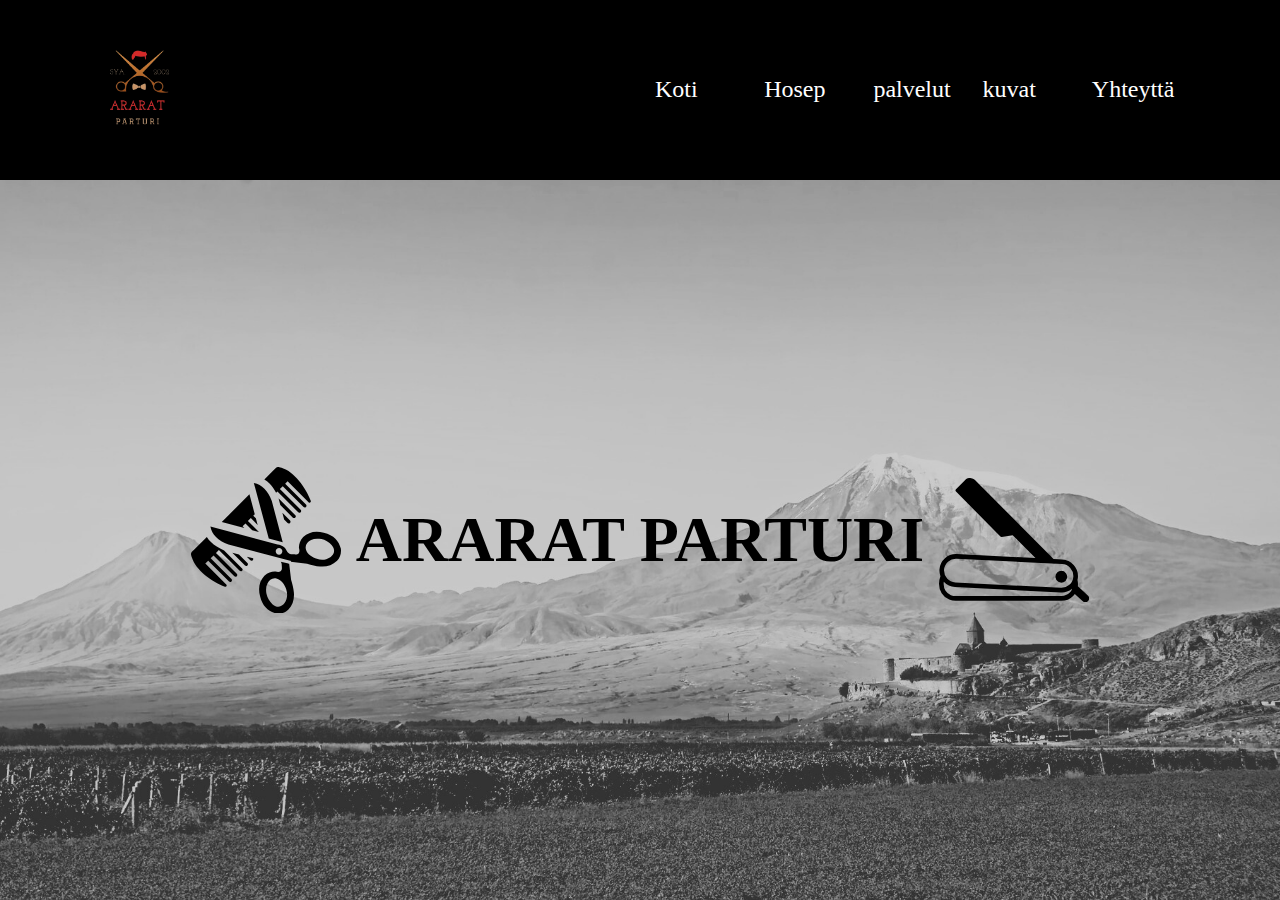
==== index.html @ fcc042e6 "youssef" ====
<!DOCTYPE html>
<html lang="en">
  <head>
    <meta charset="UTF-8" />
    <meta name="viewport" content="width=device-width, initial-scale=1.0" />
    <title>Ararat parturi</title>
    <link rel="stylesheet" href="css/all.min.css" />
    <link rel="stylesheet" href="css/normalize.css" />
    <link rel="stylesheet" href="css/style.css" />
  </head>
  <body>
    <header>
      <div class="container">
        <div class="logo">
          <img src="image/logo.png" alt="logo" width="150px" />
        </div>
        <nav class="navbar">
          <button type="button" onclick="activeList()">
            <i class="fa-solid fa-bars"></i>
          </button>
          <ul id="nav_bar_list" class="list">
            <li><a href="#">Koti</a></li>
            <li><a href="#">Hosep</a></li>
            <li><a href="">palvelut</a></li>
            <li><a href="#">kuvat</a></li>
            <li><a href="#">Yhteyttä</a></li>
          </ul>
        </nav>
      </div>
      <section class="photo">
        <div class="container">
          <svg
            class="barber-icon"
            xmlns="http://www.w3.org/2000/svg"
            shape-rendering="geometricPrecision"
            text-rendering="geometricPrecision"
            image-rendering="optimizeQuality"
            fill-rule="evenodd"
            clip-rule="evenodd"
            width="50px"
            viewBox="0 0 512 500.34"
          >
            <path
              d="M127.97 264.15c-36.3-13.14-56.52-33.77-61.8-61.34l229.16 61.62c8.95 1.14 16.69 4.08 22.77 9.53 5.68 5.1 6.1 8.62 9.92 14.17 3.2 4.66 7.62 8.25 14.39 9.77l7.3.34c6.56.32 13.36 1.73 17.99-4.24 3.09-4 3.06-9.97.83-17.33-.33-6.97.71-13.66 3.17-20.07 2.39-6.19 6.12-12.12 11.25-17.76 17.76-16.02 40.25-22.73 70.21-14.69 34.95 8.35 51.72 28.16 58.24 54.42 2.37 17.56-2.41 31.15-12.84 41.61-15.91 15.93-36.48 21.23-58.4 19.34-13.88-1.19-28.21-4.97-43.87-9.51l-55.79-6.81 1.36-2.44-213.89-56.61zm10.16 118.39c2.25 2.25 2.21 5.94-.09 8.23-2.29 2.3-5.98 2.33-8.22.09l-71.04-71.04-9.95 9.95 72.29 72.29c2.47 4.05-2.22 7.75-5.25 7-46.1-18.26-99.36-56.53-112.94-99.91-5.24-16.73-3.85-15.42 7.41-26.69l43.75-43.75c3.87 6.24 8.53 12.11 14.02 17.6 11.46 11.45 26.39 20.95 44.92 28.43l61.45 61.45c2.26 2.26 2.22 5.95-.08 8.26-2.31 2.3-6.01 2.34-8.26.08L95.1 283.5l-9.82 9.82 71.03 71.04c2.26 2.25 2.22 5.95-.08 8.26-2.31 2.3-6 2.34-8.26.08l-71.04-71.03-9.84 9.84 71.04 71.03zm-33.11-194.76 94.42-94.42 18.18 67.62-5.15 5.15 8.94 8.94 6.14 22.83-23.42-23.42-9.83 9.82 37.59 37.59-22.83-6.14-23.11-23.1-9.82 9.82 6.05 6.06-77.16-20.75zM250.37 42.43l32.09-32.09c11.27-11.26 9.96-12.65 26.69-7.41 43.38 13.58 81.65 66.84 99.9 112.94.76 3.03-2.94 7.72-6.99 5.25l-72.29-72.29-8.3 8.3 71.04 71.03c2.25 2.25 2.21 5.94-.08 8.23-2.3 2.29-5.99 2.33-8.23.08l-71.04-71.03-9.86 9.86 71.04 71.03c2.24 2.25 2.21 5.94-.09 8.23-2.29 2.29-5.98 2.33-8.23.08l-71.03-71.03-4.56 4.56c-6.37-12.57-13.86-23.13-22.46-31.72-5.48-5.49-11.35-10.16-17.6-14.02zm48.13 64.37 57.68 57.68c2.26 2.26 2.22 5.96-.08 8.26-2.3 2.31-6 2.35-8.26.09l-43.03-43.03-5.22-19.75c-.27-1.03-.61-2.03-1-2.99l-.09-.26zm13.4 49.78 26.1 26.09c2.24 2.25 2.21 5.94-.09 8.23-2.29 2.29-5.98 2.33-8.23.08l-11.8-11.8-5.98-22.6zm-99.81 155.26c.79 2.08.33 4.55-1.37 6.25-2.29 2.3-5.98 2.33-8.23.09l-12.07-12.07 21.67 5.73zm-48.47-12.83 29.02 29.02c2.25 2.25 2.21 5.94-.09 8.23-2.29 2.29-5.98 2.33-8.23.08l-43.31-43.31 22.61 5.98zm112.2-182.71c-13.15-36.3-33.78-56.51-61.35-61.8l50.93 189.39 47.7 13.31-37.28-140.9zm30.63 206.8c1.38 2.16 2.44 4.67 3.11 7.64l.35 7.31c.31 6.55 1.72 13.35-4.25 17.98-4 3.1-9.97 3.06-17.33.83-6.96-.32-13.66.71-20.06 3.18-6.2 2.39-12.12 6.11-17.76 11.25-16.02 17.76-22.73 40.24-14.7 70.21 8.36 34.95 28.17 51.72 54.43 58.24 17.56 2.37 31.15-2.41 41.6-12.84 15.94-15.91 21.23-36.48 19.35-58.4-1.2-13.89-4.98-28.22-9.52-43.88l-6.6-54.16-2.13-.55-.52.29-.12-.45-25.85-6.65zm-15 57.19c-14.43-3.02-24.95 5.67-30.9 18.08-4.78 9.95-5.6 21.81-2.69 35.46 2.45 11.51 10.21 26.26 20.87 35.12 20.63 17.15 41.03 3.91 47.46-19.03 2.86-10.2 2.61-20.84-1.01-31.95-2.44-7.53-6.22-15.58-11.39-22.35-5.73-7.48-13.14-13.4-22.34-15.33zm1.02-100.46c4.42-4.42 11.58-4.42 16 0s4.42 11.59 0 16c-4.42 4.42-11.58 4.42-16 0-4.42-4.41-4.42-11.58 0-16zm99.49-.04c-3.02-14.43 5.67-24.96 18.07-30.91 9.95-4.77 21.81-5.6 35.46-2.69 11.51 2.46 26.26 10.21 35.12 20.87 17.16 20.63 3.91 41.03-19.03 47.46-10.19 2.86-20.83 2.61-31.95-1-7.52-2.45-15.57-6.23-22.34-11.4-7.49-5.72-13.41-13.14-15.33-22.33z"
            />
          </svg>
          <h1>ARARAT PARTURI</h1>
          <svg
            class="barber-icon"
            id="Layer_1"
            data-name="Layer 1"
            xmlns="http://www.w3.org/2000/svg"
            viewBox="0 0 122.88 101.72"
          >
            <title>straight-barber-razor</title>
            <path
              d="M14.55,62.32,79,65.64,60.37,46.92l-9,1.38a1.24,1.24,0,0,1-1.08-.36L13.92,11.05a1.27,1.27,0,0,1,0-1.77L21.07,2C22.37.7,23.19-.14,25.56,0h0c2.52.18,4,1.68,5.52,3.2L93.85,66.4l7.18.37a13.55,13.55,0,0,1,12.81,14.1v.25a12.57,12.57,0,0,1-.41,2.55,12.94,12.94,0,0,1,.3,1.48v.07a13.42,13.42,0,0,1,.13,1.77,14.22,14.22,0,0,1-.11,1.73,3.46,3.46,0,0,1,.44.34l7.71,7.21a3.16,3.16,0,1,1-4.33,4.59L111.24,95a14.69,14.69,0,0,1-1.36,1.58,13.47,13.47,0,0,1-9.56,4H13.73a14.4,14.4,0,0,1-5.38-1,12.73,12.73,0,0,1-6.19-5.14A14.48,14.48,0,0,1,0,86.67a17,17,0,0,1,1.18-6.13,13.37,13.37,0,0,1-.83-5.31V75A13.57,13.57,0,0,1,14.55,62.32Zm94.32,29.3a3.54,3.54,0,0,1,.06-.92,13.44,13.44,0,0,1-9.29,3.08L13.16,89.34A13.47,13.47,0,0,1,3.91,85a12.09,12.09,0,0,0-.11,1.69,10.74,10.74,0,0,0,1.56,5.71A9,9,0,0,0,9.73,96a11,11,0,0,0,4,.71h86.59a9.72,9.72,0,0,0,6.87-2.86,10,10,0,0,0,1.68-2.24Zm-8.69-15.54a4.81,4.81,0,1,1-3.4,1.41,4.77,4.77,0,0,1,3.4-1.41Zm-16.6-6.42h-.22l-69-3.54A9.76,9.76,0,0,0,4.14,75.2v.13a9.78,9.78,0,0,0,9.22,10.23L99.83,90a9.77,9.77,0,0,0,10.22-9.1v-.12a9.78,9.78,0,0,0-9.22-10.23l-17.26-.89Z"
            />
          </svg>
        </div>
      </section>
    </header>
    <footer>
      <div class="container"></div>
    </footer>
    <script src="js/main.js"></script>
    <script>
      function activeList() {
        let navBar = document.getElementById("nav_bar_list");
        navBar.classList.toggle("active");
      }
    </script>
  </body>
</html>
---- css/style.css ----
:root {
  --margin-items: 15px;
  --font-size-header: 1.5rem;
}

header {
  height: 100vh;
  background-color: black;
}

.container {
  width: 90%;
  margin: 0 auto;
  display: grid;
  grid-template-columns: repeat(12, 1fr);
}

@media (max-width: 992px) {
  .container {
    width: 100%;
  }
}

.container .logo {
  justify-self: left;
  grid-column: 1 / 7;
  margin: 0;
}

.container .logo img {
  display: block;
  margin: var(--margin-items) 0;
}

.container .navbar {
  grid-column: 7/13;
  align-self: center;
}

.container .navbar button {
  display: none;
}

.container .navbar .list {
  display: grid;
  grid-template-columns: repeat(5, 1fr);
  align-items: center;
  margin: 0 var(--margin-items);
  padding: 0;
  list-style: none;
  font-size: var(--font-size-header);
}

@media (max-width: 992px) {
  .container .navbar {
    position: relative;
    grid-column: 10/13;
  }

  .container .navbar button {
    display: block;
    width: 50px;
    height: 50px;
    border: none;
    border-radius: 25%;
    background-color: #cf2b2a;
    margin: var(--margin-items);
    padding: 0;
  }

  .container .navbar button i {
    font-size: var(--font-size-header);
    color: #cb9869;
  }

  .container .navbar .list {
    display: none;
  }

  .container .navbar .active {
    display: grid;
    position: fixed;
    background-color: black;
    right: var(--margin-items);
    grid-template-columns: 1fr;
    grid-auto-flow: row;
    width: 150px;
    text-align: center;
  }
  .container .navbar .list li {
    border: 1px solid #fff;
    padding: var(--margin-items);
  }
}

.container .navbar .list li a {
  color: #fff;
  text-decoration: none;
}

header .photo {
  height: calc(100vh - 150px - 2 * var(--margin-items));
  background-image: url(../image/Untitled_design.png);
  background-repeat: no-repeat;
  background-size: cover;
}

header .photo .container {
  height: calc(100vh - 150px - 2 * var(--margin-items));
  width: 90%;
  display: flex;
  align-items: center;
  justify-content: center;
  font-size: calc(2 * var(--font-size-header));
  color: black;
  gap: var(--margin-items);
}

.photo .container .barber-icon {
  width: 150px;
}

.photo .container h1 {
  font-size: clamp(
    var(--font-size-header),
    5vw,
    calc(3 * var(--font-size-header))
  );
}
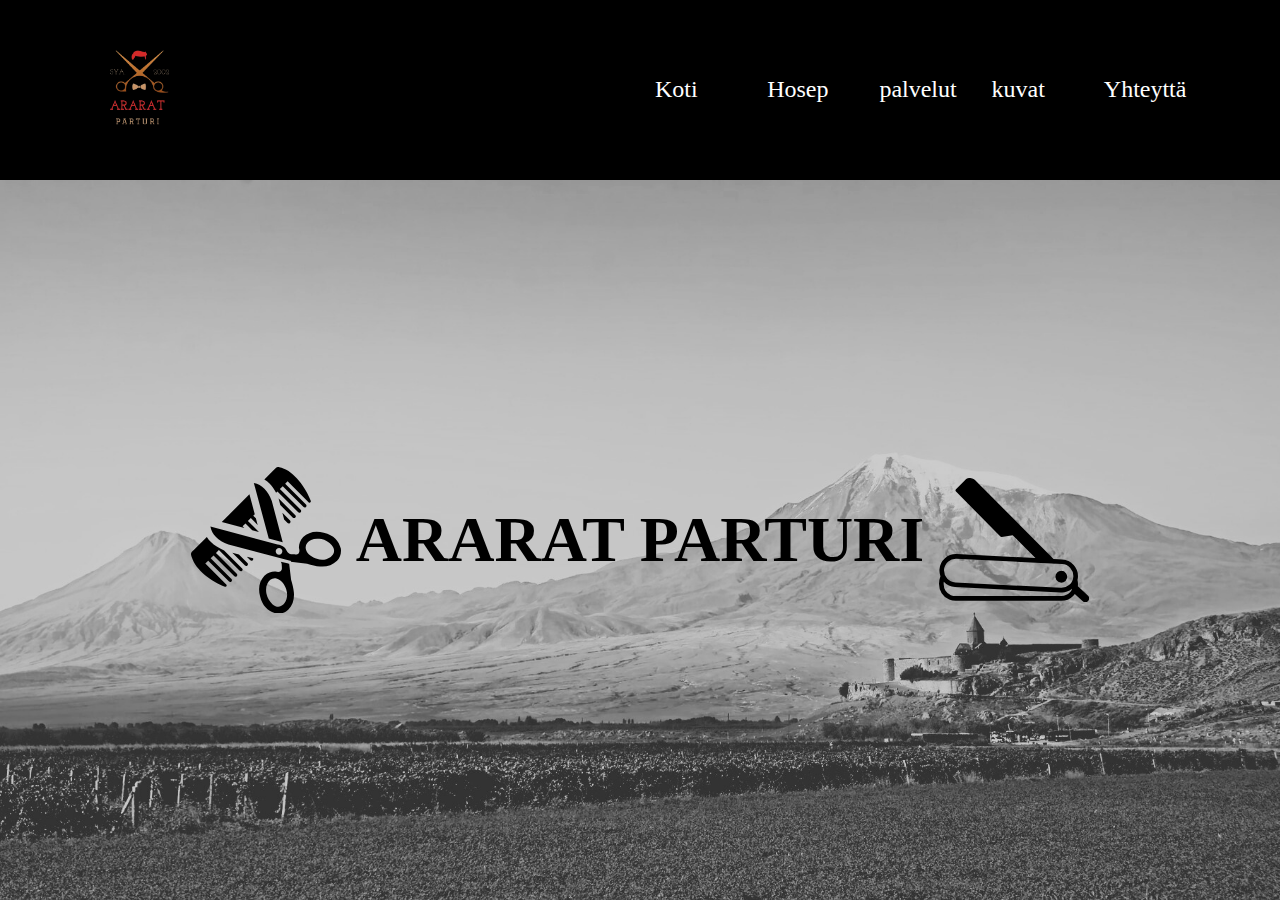
==== commit 53fe4f1b: "youssef" ====
--- a/index.html
+++ b/index.html
@@ -58,6 +58,7 @@
             />
           </svg>
         </div>
+        <div id="shadow" onclick="activeList()"></div>
       </section>
     </header>
     <footer>
@@ -67,7 +68,10 @@
     <script>
       function activeList() {
         let navBar = document.getElementById("nav_bar_list");
+        let shadow = document.getElementById("shadow");
         navBar.classList.toggle("active");
+        shadow.classList.toggle("shadow-active");
+        document.body.classList.toggle("noscroll");
       }
     </script>
   </body>
--- a/css/style.css
+++ b/css/style.css
@@ -45,52 +45,11 @@
   display: grid;
   grid-template-columns: repeat(5, 1fr);
   align-items: center;
+  gap: var(--margin-items);
   margin: 0 var(--margin-items);
   padding: 0;
   list-style: none;
   font-size: var(--font-size-header);
-}
-
-@media (max-width: 992px) {
-  .container .navbar {
-    position: relative;
-    grid-column: 10/13;
-  }
-
-  .container .navbar button {
-    display: block;
-    width: 50px;
-    height: 50px;
-    border: none;
-    border-radius: 25%;
-    background-color: #cf2b2a;
-    margin: var(--margin-items);
-    padding: 0;
-  }
-
-  .container .navbar button i {
-    font-size: var(--font-size-header);
-    color: #cb9869;
-  }
-
-  .container .navbar .list {
-    display: none;
-  }
-
-  .container .navbar .active {
-    display: grid;
-    position: fixed;
-    background-color: black;
-    right: var(--margin-items);
-    grid-template-columns: 1fr;
-    grid-auto-flow: row;
-    width: 150px;
-    text-align: center;
-  }
-  .container .navbar .list li {
-    border: 1px solid #fff;
-    padding: var(--margin-items);
-  }
 }
 
 .container .navbar .list li a {
@@ -127,3 +86,72 @@
     calc(3 * var(--font-size-header))
   );
 }
+
+@media (max-width: 768px) {
+  .container .navbar {
+    position: relative;
+    grid-column: 10/13;
+  }
+
+  .container .navbar button {
+    display: block;
+    width: 50px;
+    height: 50px;
+    border: none;
+    border-radius: 25%;
+    background-color: #cf2b2a;
+    margin: var(--margin-items);
+    padding: 0;
+  }
+
+  .container .navbar button i {
+    font-size: var(--font-size-header);
+    color: #cb9869;
+  }
+
+  .container .navbar .list {
+    display: none;
+  }
+
+  .container .navbar .active {
+    display: grid;
+    position: fixed;
+    background-color: black;
+    top: 180px;
+    left: calc(-1 * var(--margin-items));
+    grid-template-columns: 1fr;
+    grid-auto-flow: row;
+    width: 100vw;
+    text-align: center;
+    gap: 0;
+    z-index: 2;
+  }
+  .container .navbar .list li {
+    padding: var(--margin-items);
+  }
+
+  .photo {
+    position: relative;
+  }
+
+  header .photo .container {
+    flex-direction: column;
+  }
+
+  header .photo .container .barber-icon {
+    width: 125px;
+  }
+
+  .photo .shadow-active {
+    position: absolute;
+    width: 100%;
+    top: 0;
+    height: calc(100vh - 150px - 2 * var(--margin-items));
+    background-color: #000000bb;
+    z-index: 1;
+  }
+  .noscroll {
+    height: 100%;
+    overflow-y: hidden;
+  }
+}
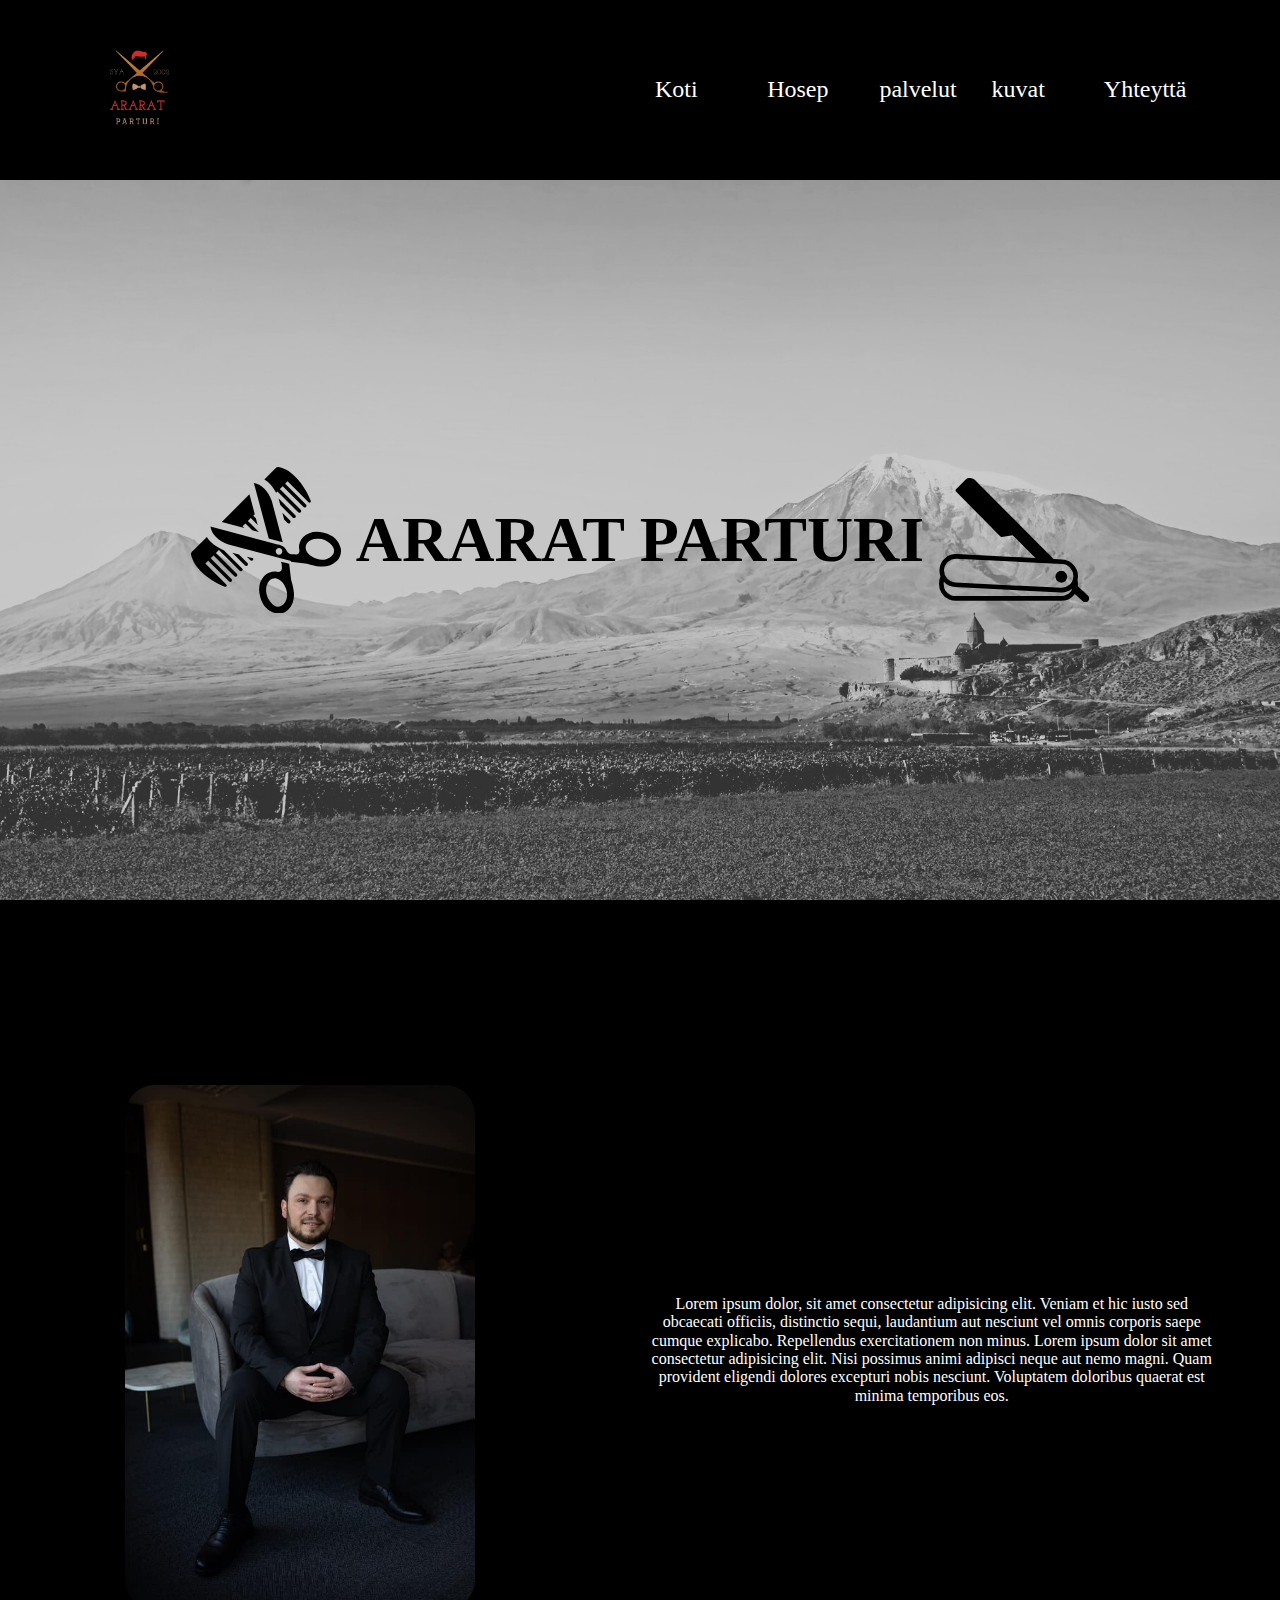
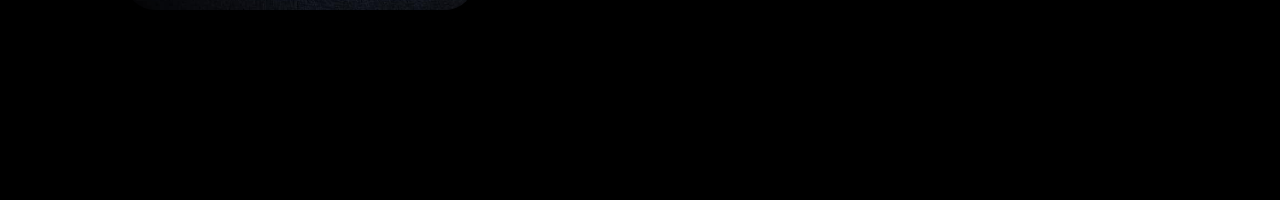
==== commit 8a607c15: "youssef" ====
--- a/index.html
+++ b/index.html
@@ -19,11 +19,11 @@
             <i class="fa-solid fa-bars"></i>
           </button>
           <ul id="nav_bar_list" class="list">
-            <li><a href="#">Koti</a></li>
-            <li><a href="#">Hosep</a></li>
-            <li><a href="">palvelut</a></li>
-            <li><a href="#">kuvat</a></li>
-            <li><a href="#">Yhteyttä</a></li>
+            <li><a href="#" onclick="activeList()">Koti</a></li>
+            <li><a href="#hosep" onclick="activeList()">Hosep</a></li>
+            <li><a href="" onclick="activeList()">palvelut</a></li>
+            <li><a href="#" onclick="activeList()">kuvat</a></li>
+            <li><a href="#" onclick="activeList()">Yhteyttä</a></li>
           </ul>
         </nav>
       </div>
@@ -61,6 +61,27 @@
         <div id="shadow" onclick="activeList()"></div>
       </section>
     </header>
+    <article id="hosep">
+      <div class="container">
+        <div class="image">
+          <img
+            src="/image/289947707_1325979094478382_7815015605527300029_n.jpg"
+            alt=""
+          />
+        </div>
+        <div class="about">
+          <p>
+            Lorem ipsum dolor, sit amet consectetur adipisicing elit. Veniam et
+            hic iusto sed obcaecati officiis, distinctio sequi, laudantium aut
+            nesciunt vel omnis corporis saepe cumque explicabo. Repellendus
+            exercitationem non minus. Lorem ipsum dolor sit amet consectetur
+            adipisicing elit. Nisi possimus animi adipisci neque aut nemo magni.
+            Quam provident eligendi dolores excepturi nobis nesciunt. Voluptatem
+            doloribus quaerat est minima temporibus eos.
+          </p>
+        </div>
+      </div>
+    </article>
     <footer>
       <div class="container"></div>
     </footer>
--- a/css/style.css
+++ b/css/style.css
@@ -155,3 +155,58 @@
     overflow-y: hidden;
   }
 }
+
+#hosep {
+  background-color: black;
+  align-items: center;
+  justify-content: center;
+}
+
+#hosep .container {
+  height: 100vh;
+  align-items: center;
+  justify-content: center;
+  color: #fff;
+  gap: var(--margin-items);
+}
+
+#hosep .container .image {
+  grid-column: 1/6;
+  border-radius: 25%;
+  text-align: center;
+}
+
+#hosep .container .image img {
+  margin: 0;
+  padding: 0;
+  width: 350px;
+  height: auto;
+  border-radius: calc(2 * var(--margin-items));
+}
+
+#hosep .container .about {
+  grid-column: 7/13;
+  text-align: center;
+}
+
+@media (max-width: 768px) {
+  #hosep .container {
+    grid-template-columns: 1fr;
+    grid-auto-flow: row;
+  }
+  #hosep .container .image {
+    grid-column: auto;
+  }
+  #hosep .container .image img {
+    width: 300px;
+    margin: 0 auto;
+  }
+  #hosep .container .about {
+    grid-column: auto;
+  }
+
+  #hosep .container .about p {
+    margin: 0 var(--margin-items);
+    width: fit-content;
+  }
+}
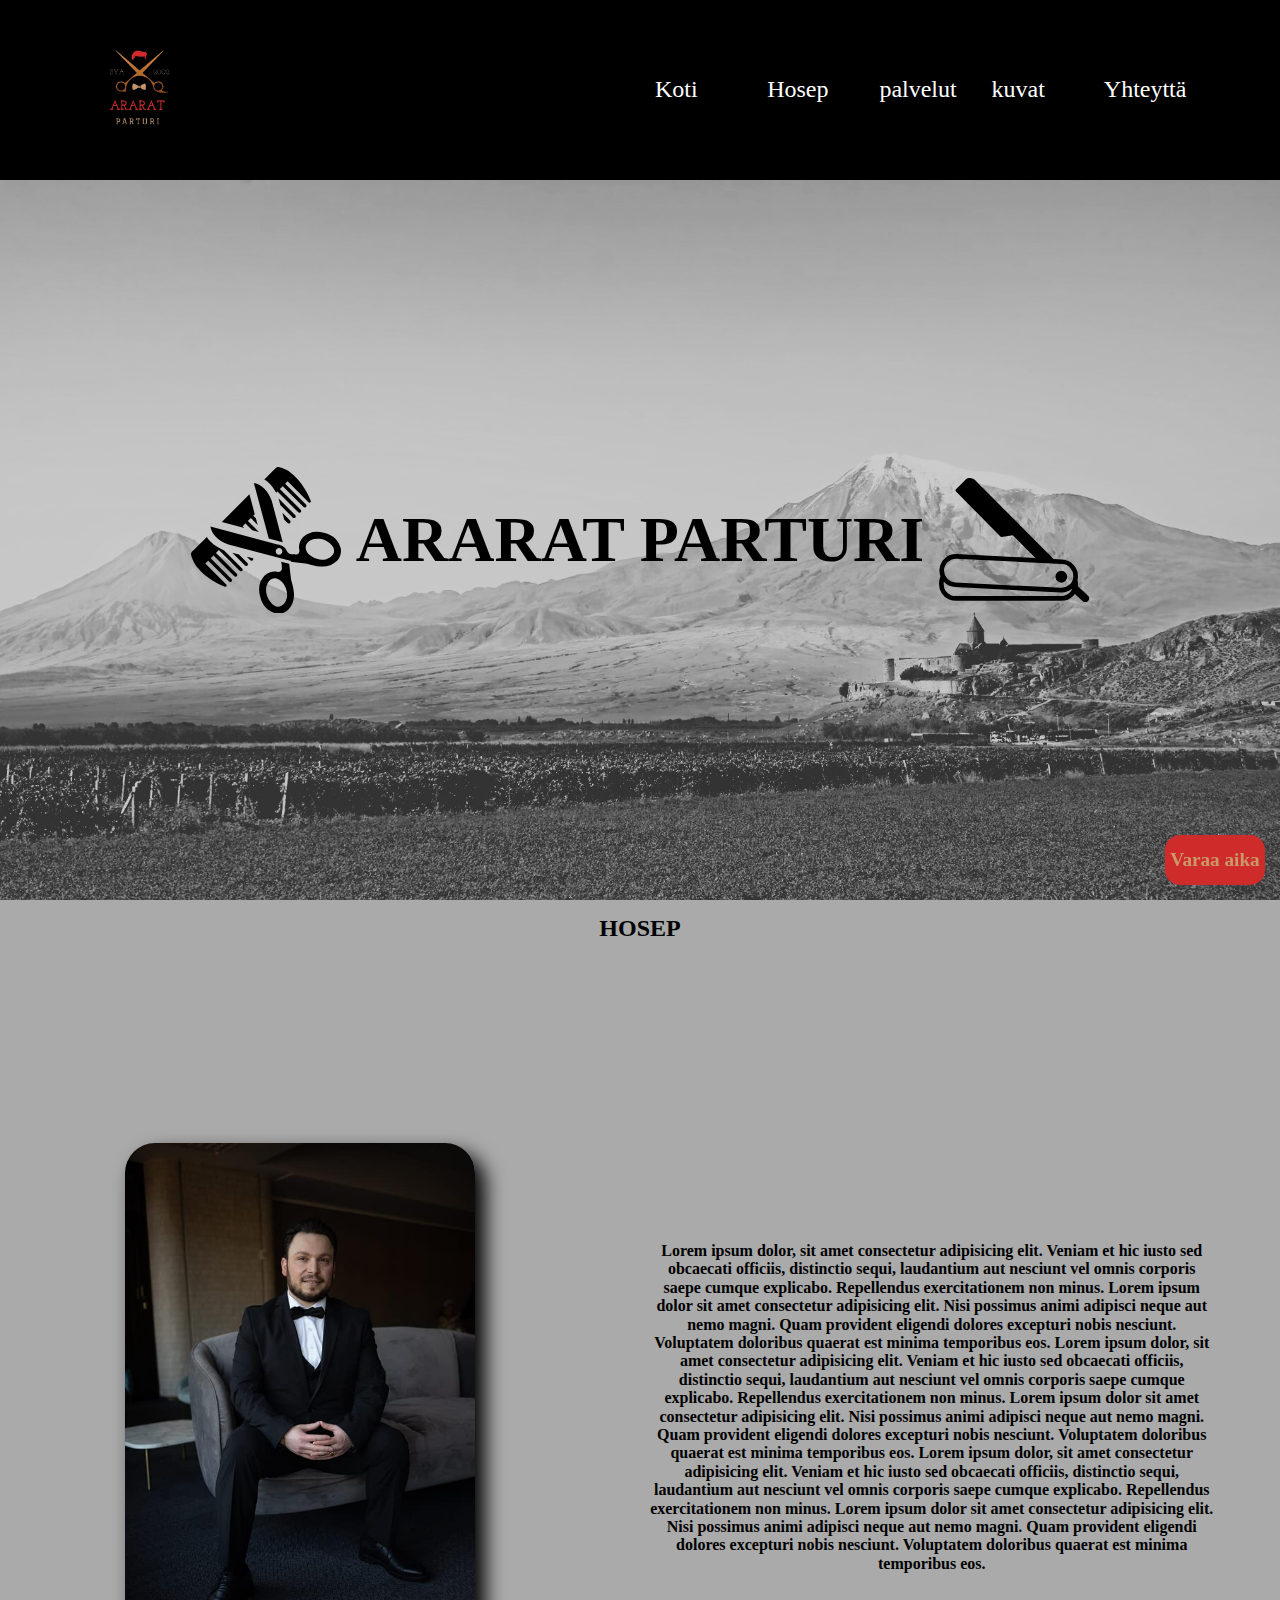
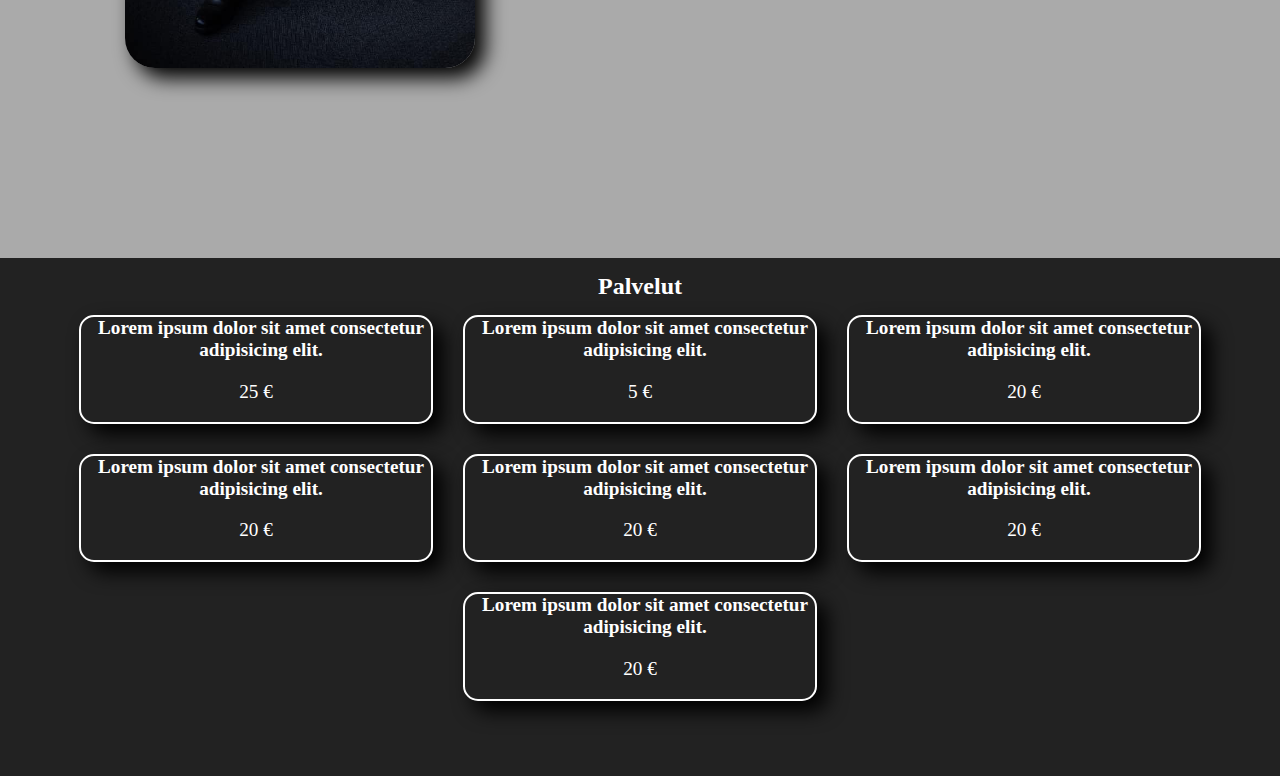
==== commit a61be10a: "youssef" ====
--- a/index.html
+++ b/index.html
@@ -16,14 +16,14 @@
         </div>
         <nav class="navbar">
           <button type="button" onclick="activeList()">
-            <i class="fa-solid fa-bars"></i>
+            <i id="Icon" class="fa-solid fa-bars"></i>
           </button>
           <ul id="nav_bar_list" class="list">
             <li><a href="#" onclick="activeList()">Koti</a></li>
             <li><a href="#hosep" onclick="activeList()">Hosep</a></li>
-            <li><a href="" onclick="activeList()">palvelut</a></li>
+            <li><a href="#palvelu" onclick="activeList()">palvelut</a></li>
             <li><a href="#" onclick="activeList()">kuvat</a></li>
-            <li><a href="#" onclick="activeList()">Yhteyttä</a></li>
+            <li><a href="#yhteytta" onclick="activeList()">Yhteyttä</a></li>
           </ul>
         </nav>
       </div>
@@ -59,13 +59,22 @@
           </svg>
         </div>
         <div id="shadow" onclick="activeList()"></div>
+        <button type="button">
+          <a
+            href="https://varaa.timma.fi/araratparturi?fbclid=IwY2xjawF7IdtleHRuA2FlbQIxMAABHSMbVreQ5cJUbeXjO6Uh1mCqN7ylY83Ua6SUkXKK-emArlR922oqJvu8Mg_aem_LTpCLnCr1Lh9lM777Cb-rA"
+            target="_blank"
+          >
+            Varaa aika</a
+          >
+        </button>
       </section>
     </header>
     <article id="hosep">
+      <h2>HOSEP</h2>
       <div class="container">
         <div class="image">
           <img
-            src="/image/289947707_1325979094478382_7815015605527300029_n.jpg"
+            src="image/289947707_1325979094478382_7815015605527300029_n.jpg"
             alt=""
           />
         </div>
@@ -77,10 +86,74 @@
             exercitationem non minus. Lorem ipsum dolor sit amet consectetur
             adipisicing elit. Nisi possimus animi adipisci neque aut nemo magni.
             Quam provident eligendi dolores excepturi nobis nesciunt. Voluptatem
-            doloribus quaerat est minima temporibus eos.
+            doloribus quaerat est minima temporibus eos. Lorem ipsum dolor, sit
+            amet consectetur adipisicing elit. Veniam et hic iusto sed obcaecati
+            officiis, distinctio sequi, laudantium aut nesciunt vel omnis
+            corporis saepe cumque explicabo. Repellendus exercitationem non
+            minus. Lorem ipsum dolor sit amet consectetur adipisicing elit. Nisi
+            possimus animi adipisci neque aut nemo magni. Quam provident
+            eligendi dolores excepturi nobis nesciunt. Voluptatem doloribus
+            quaerat est minima temporibus eos. Lorem ipsum dolor, sit amet
+            consectetur adipisicing elit. Veniam et hic iusto sed obcaecati
+            officiis, distinctio sequi, laudantium aut nesciunt vel omnis
+            corporis saepe cumque explicabo. Repellendus exercitationem non
+            minus. Lorem ipsum dolor sit amet consectetur adipisicing elit. Nisi
+            possimus animi adipisci neque aut nemo magni. Quam provident
+            eligendi dolores excepturi nobis nesciunt. Voluptatem doloribus
+            quaerat est minima temporibus eos.
           </p>
         </div>
       </div>
+    </article>
+    <article id="palvelu">
+      <h2>Palvelut</h2>
+      <div class="container">
+        <section class="card">
+          <h2 class="service">
+            Lorem ipsum dolor sit amet consectetur adipisicing elit.
+          </h2>
+          <p>25 <span>&#8364;</span></p>
+        </section>
+        <section class="card">
+          <h2 class="service">
+            Lorem ipsum dolor sit amet consectetur adipisicing elit.
+          </h2>
+          <p>5 <span>&#8364;</span></p>
+        </section>
+        <section class="card">
+          <h2 class="service">
+            Lorem ipsum dolor sit amet consectetur adipisicing elit.
+          </h2>
+          <p>20 <span>&#8364;</span></p>
+        </section>
+        <section class="card">
+          <h2 class="service">
+            Lorem ipsum dolor sit amet consectetur adipisicing elit.
+          </h2>
+          <p>20 <span>&#8364;</span></p>
+        </section>
+        <section class="card">
+          <h2 class="service">
+            Lorem ipsum dolor sit amet consectetur adipisicing elit.
+          </h2>
+          <p>20 <span>&#8364;</span></p>
+        </section>
+        <section class="card">
+          <h2 class="service">
+            Lorem ipsum dolor sit amet consectetur adipisicing elit.
+          </h2>
+          <p>20 <span>&#8364;</span></p>
+        </section>
+        <section class="card">
+          <h2 class="service">
+            Lorem ipsum dolor sit amet consectetur adipisicing elit.
+          </h2>
+          <p>20 <span>&#8364;</span></p>
+        </section>
+      </div>
+    </article>
+    <article id="#yhteytta">
+      <div class="container"></div>
     </article>
     <footer>
       <div class="container"></div>
@@ -90,9 +163,13 @@
       function activeList() {
         let navBar = document.getElementById("nav_bar_list");
         let shadow = document.getElementById("shadow");
+        let Icon = document.getElementById("Icon");
         navBar.classList.toggle("active");
         shadow.classList.toggle("shadow-active");
         document.body.classList.toggle("noscroll");
+        if (Icon.className === "fa-solid fa-bars")
+          Icon.className = "fa-solid fa-xmark";
+        else Icon.className = "fa-solid fa-bars";
       }
     </script>
   </body>
--- a/css/style.css
+++ b/css/style.css
@@ -85,6 +85,27 @@
     5vw,
     calc(3 * var(--font-size-header))
   );
+}
+
+.photo button {
+  display: block;
+  position: fixed;
+  width: 100px;
+  height: 50px;
+  border: none;
+  border-radius: 15px;
+  background-color: #cf2b2a;
+  margin: var(--margin-items);
+  padding: 0;
+  bottom: 0;
+  right: 0;
+}
+
+.photo button a {
+  font-size: calc(var(--font-size-header) / 1.25);
+  font-weight: 900;
+  color: #cb9869ff;
+  text-decoration: none;
 }
 
 @media (max-width: 768px) {
@@ -157,7 +178,7 @@
 }
 
 #hosep {
-  background-color: black;
+  background-color: #00000055;
   align-items: center;
   justify-content: center;
 }
@@ -166,7 +187,8 @@
   height: 100vh;
   align-items: center;
   justify-content: center;
-  color: #fff;
+  color: black;
+  font-weight: 600;
   gap: var(--margin-items);
 }
 
@@ -182,19 +204,32 @@
   width: 350px;
   height: auto;
   border-radius: calc(2 * var(--margin-items));
+  box-shadow: 10px 10px 20px black;
 }
 
 #hosep .container .about {
   grid-column: 7/13;
   text-align: center;
+}
+#hosep h2 {
+  margin: 0 auto;
+  width: 90%;
+  text-align: center;
+  font-size: var(--font-size-header);
+  width: 100%;
+  padding-top: var(--margin-items);
+  padding-bottom: var(--margin-items);
 }
 
 @media (max-width: 768px) {
   #hosep .container {
     grid-template-columns: 1fr;
     grid-auto-flow: row;
+    height: auto;
+    padding-bottom: var(--margin-items);
   }
   #hosep .container .image {
+    margin-top: var(--margin-items);
     grid-column: auto;
   }
   #hosep .container .image img {
@@ -203,10 +238,51 @@
   }
   #hosep .container .about {
     grid-column: auto;
+    width: 300px;
+    margin: 0 auto;
   }
 
   #hosep .container .about p {
-    margin: 0 var(--margin-items);
     width: fit-content;
-  }
-}
+    margin: 0;
+  }
+}
+
+#palvelu {
+  background-color: #000000dd;
+}
+
+#palvelu .container {
+  padding-bottom: calc(5 * var(--margin-items));
+  display: flex;
+  flex-wrap: wrap;
+  justify-content: center;
+  align-items: center;
+  gap: calc(var(--margin-items) * 2);
+}
+
+#palvelu .container .card {
+  border: #fff 2px solid;
+  border-radius: 15px;
+  width: 350px;
+  color: #fff;
+  text-align: center;
+  box-shadow: 10px 10px 20px black;
+}
+
+#palvelu .container .card p,
+#palvelu .container .card h2 {
+  font-size: calc(var(--font-size-header) / 1.25);
+  padding: 0 5px;
+}
+
+#palvelu h2 {
+  margin: 0 auto;
+  width: 90%;
+  text-align: center;
+  font-size: var(--font-size-header);
+  width: 100%;
+  padding-top: var(--margin-items);
+  padding-bottom: var(--margin-items);
+  color: #fff;
+}
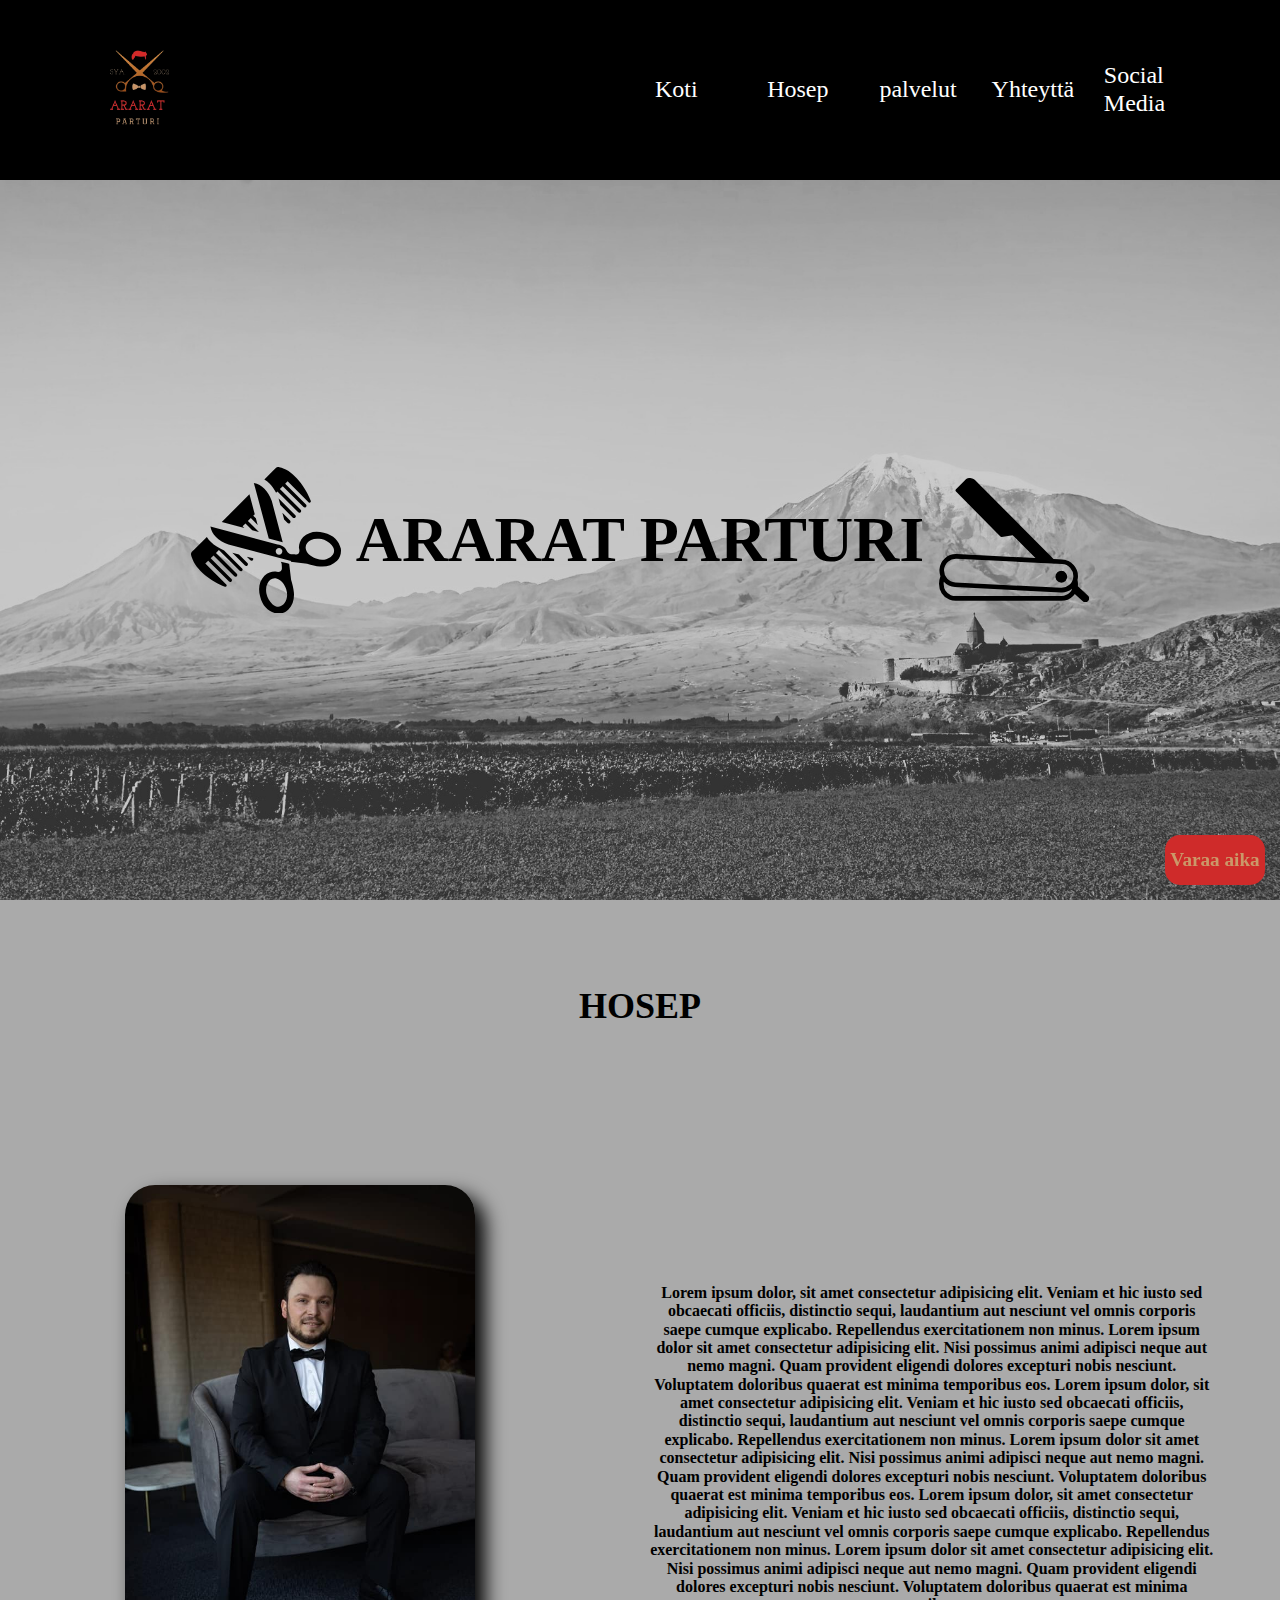
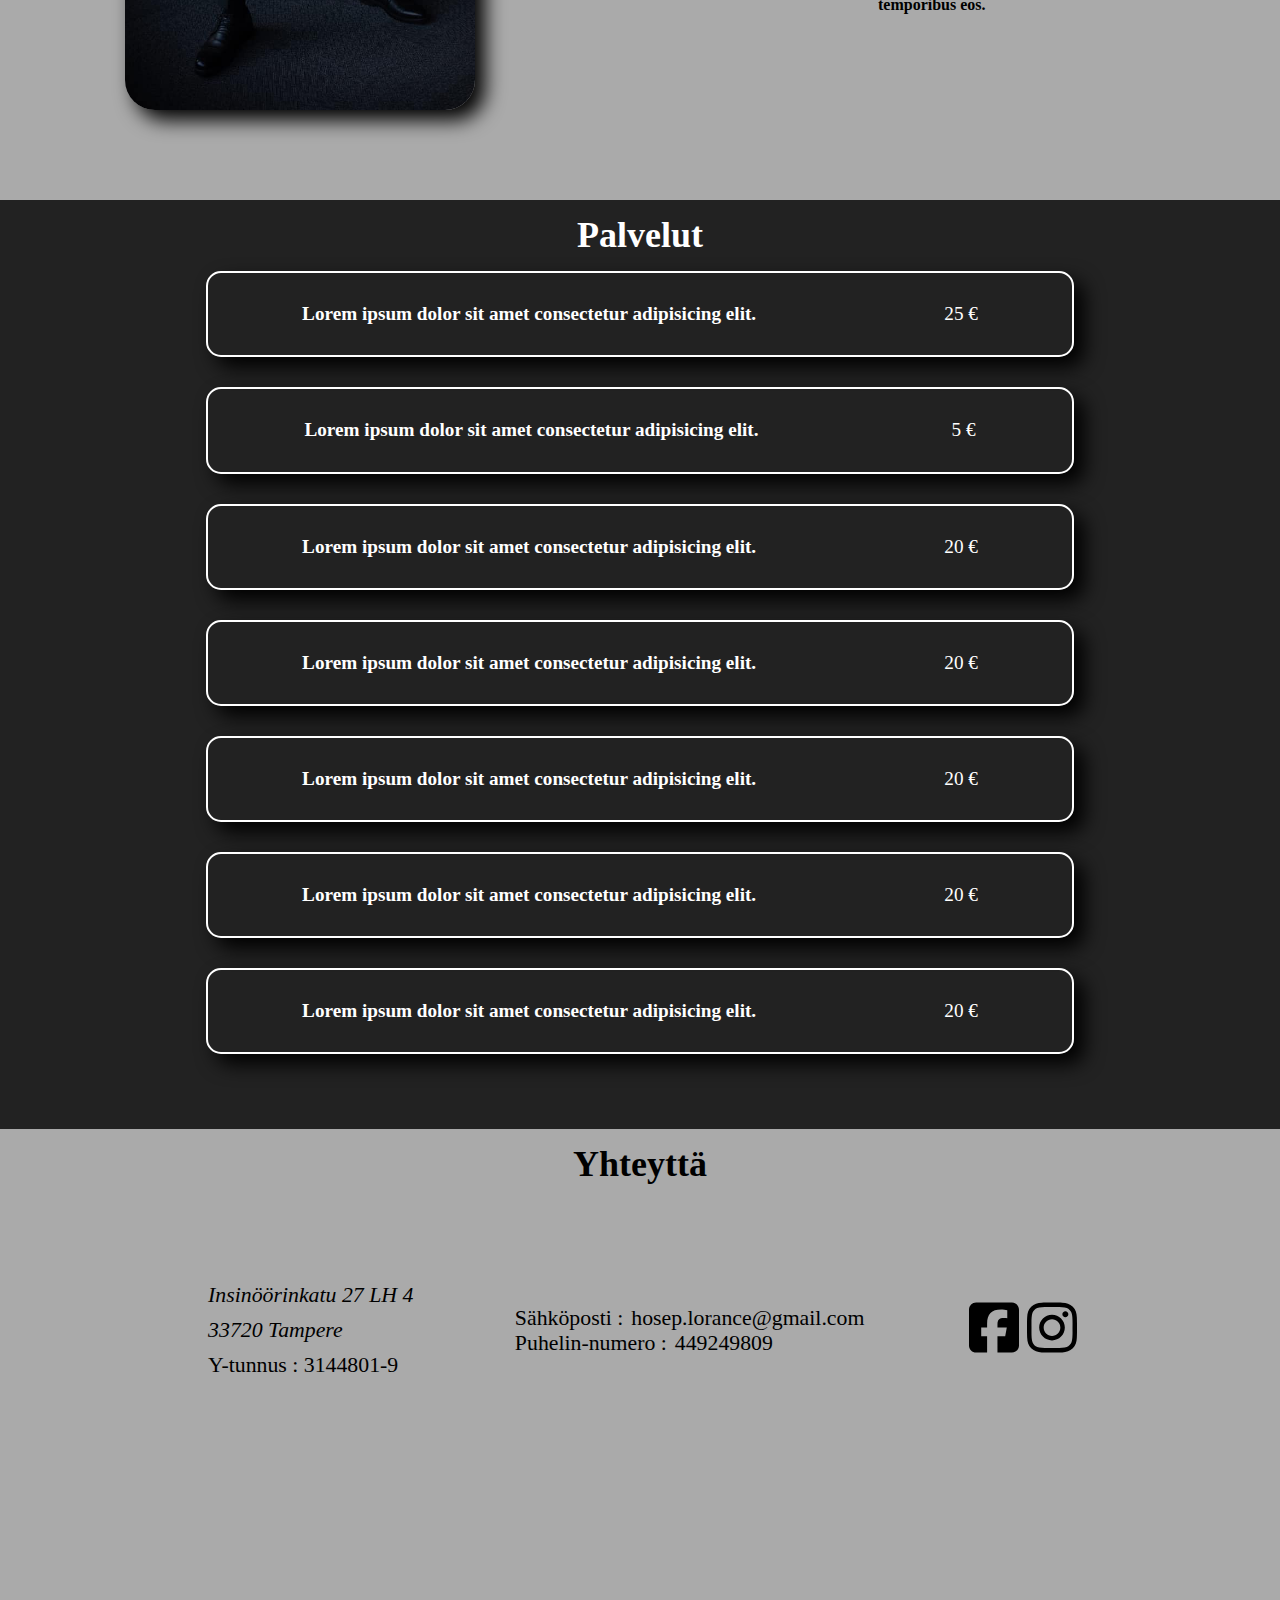
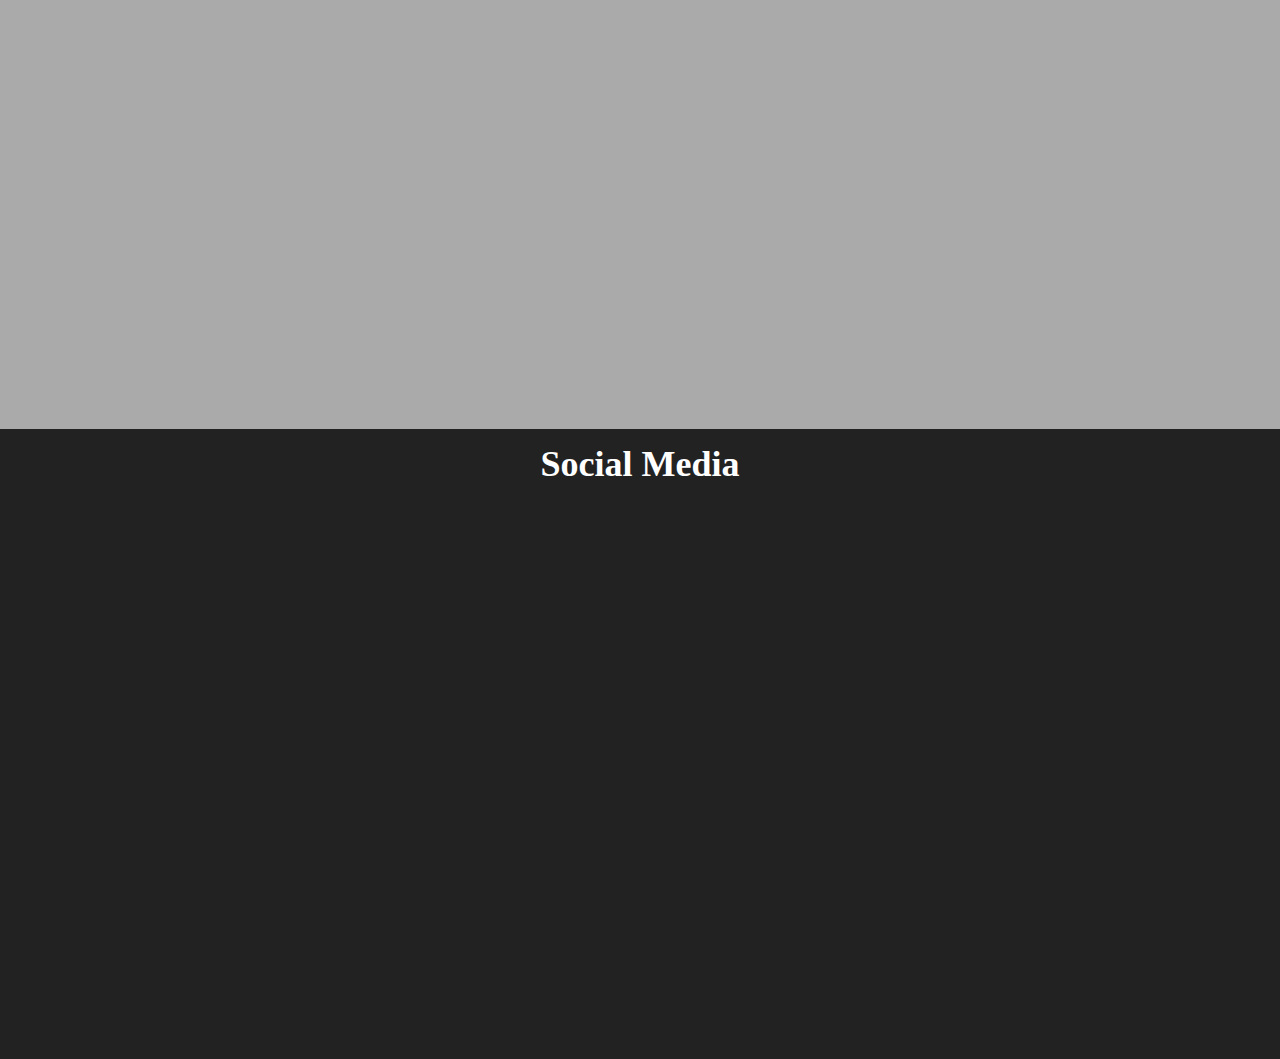
==== commit 0d1e76a3: "youssef" ====
--- a/index.html
+++ b/index.html
@@ -22,8 +22,10 @@
             <li><a href="#" onclick="activeList()">Koti</a></li>
             <li><a href="#hosep" onclick="activeList()">Hosep</a></li>
             <li><a href="#palvelu" onclick="activeList()">palvelut</a></li>
-            <li><a href="#" onclick="activeList()">kuvat</a></li>
             <li><a href="#yhteytta" onclick="activeList()">Yhteyttä</a></li>
+            <li>
+              <a href="#socialmedia" onclick="activeList()">Social Media</a>
+            </li>
           </ul>
         </nav>
       </div>
@@ -152,8 +154,87 @@
         </section>
       </div>
     </article>
-    <article id="#yhteytta">
-      <div class="container"></div>
+    <article id="yhteytta">
+      <h2>Yhteyttä</h2>
+      <div class="container">
+        <div class="info">
+          <div class="address">
+            <address>Insinöörinkatu 27 LH 4</address>
+            <address>33720 Tampere</address>
+            <p>Y-tunnus : 3144801-9</p>
+          </div>
+          <div class="contact">
+            <div class="email">
+              <span>Sähköposti : </span>
+              <a href="mailto:hosep.lorance@gmail.com"
+                >hosep.lorance@gmail.com</a
+              >
+            </div>
+            <div class="phone">
+              <span>Puhelin-numero : </span>
+              <a href="tel:+358449249809">449249809</a>
+            </div>
+          </div>
+          <div class="media">
+            <a
+              href="https://www.facebook.com/Parturi.Ararat"
+              target="_blank"
+              rel="noopener noreferrer"
+              ><svg
+                class="info-icon"
+                xmlns="http://www.w3.org/2000/svg"
+                viewBox="0 0 448 512"
+              >
+                <!--!Font Awesome Free 6.6.0 by @fontawesome - https://fontawesome.com License - https://fontawesome.com/license/free Copyright 2024 Fonticons, Inc.-->
+                <path
+                  d="M64 32C28.7 32 0 60.7 0 96V416c0 35.3 28.7 64 64 64h98.2V334.2H109.4V256h52.8V222.3c0-87.1 39.4-127.5 125-127.5c16.2 0 44.2 3.2 55.7 6.4V172c-6-.6-16.5-1-29.6-1c-42 0-58.2 15.9-58.2 57.2V256h83.6l-14.4 78.2H255V480H384c35.3 0 64-28.7 64-64V96c0-35.3-28.7-64-64-64H64z"
+                />
+              </svg>
+            </a>
+            <a
+              href="https://instagram.com/araratparturi/"
+              target="_blank"
+              rel="noopener noreferrer"
+            >
+              <svg
+                class="info-icon"
+                xmlns="http://www.w3.org/2000/svg"
+                viewBox="0 0 448 512"
+              >
+                <!--!Font Awesome Free 6.6.0 by @fontawesome - https://fontawesome.com License - https://fontawesome.com/license/free Copyright 2024 Fonticons, Inc.-->
+                <path
+                  d="M224.1 141c-63.6 0-114.9 51.3-114.9 114.9s51.3 114.9 114.9 114.9S339 319.5 339 255.9 287.7 141 224.1 141zm0 189.6c-41.1 0-74.7-33.5-74.7-74.7s33.5-74.7 74.7-74.7 74.7 33.5 74.7 74.7-33.6 74.7-74.7 74.7zm146.4-194.3c0 14.9-12 26.8-26.8 26.8-14.9 0-26.8-12-26.8-26.8s12-26.8 26.8-26.8 26.8 12 26.8 26.8zm76.1 27.2c-1.7-35.9-9.9-67.7-36.2-93.9-26.2-26.2-58-34.4-93.9-36.2-37-2.1-147.9-2.1-184.9 0-35.8 1.7-67.6 9.9-93.9 36.1s-34.4 58-36.2 93.9c-2.1 37-2.1 147.9 0 184.9 1.7 35.9 9.9 67.7 36.2 93.9s58 34.4 93.9 36.2c37 2.1 147.9 2.1 184.9 0 35.9-1.7 67.7-9.9 93.9-36.2 26.2-26.2 34.4-58 36.2-93.9 2.1-37 2.1-147.8 0-184.8zM398.8 388c-7.8 19.6-22.9 34.7-42.6 42.6-29.5 11.7-99.5 9-132.1 9s-102.7 2.6-132.1-9c-19.6-7.8-34.7-22.9-42.6-42.6-11.7-29.5-9-99.5-9-132.1s-2.6-102.7 9-132.1c7.8-19.6 22.9-34.7 42.6-42.6 29.5-11.7 99.5-9 132.1-9s102.7-2.6 132.1 9c19.6 7.8 34.7 22.9 42.6 42.6 11.7 29.5 9 99.5 9 132.1s2.7 102.7-9 132.1z"
+                />
+              </svg>
+            </a>
+          </div>
+        </div>
+        <div class="maps">
+          <iframe
+            class="maps"
+            src="https://www.google.com/maps/embed?pb=!1m18!1m12!1m3!1d1603.4731048215958!2d23.848910432972122!3d61.44957910959839!2m3!1f0!2f0!3f0!3m2!1i1024!2i768!4f13.1!3m3!1m2!1s0x468edf8790c5503f%3A0x4f7b610f911c15f0!2sArarat%20Parturi!5e0!3m2!1sfi!2sfi!4v1729002126258!5m2!1sfi!2sfi"
+            style="border: 0"
+            allowfullscreen="true"
+            loading="lazy"
+            referrerpolicy="no-referrer-when-downgrade"
+          ></iframe>
+        </div>
+      </div>
+    </article>
+    <article id="socialmedia">
+      <h2>Social Media</h2>
+      <div class="container">
+        <iframe
+          src="https://www.facebook.com/plugins/page.php?href=https%3A%2F%2Fwww.facebook.com%2FParturi.Ararat&tabs=timeline&width=300&height=500&small_header=false&adapt_container_width=true&hide_cover=false&show_facepile=true&appId"
+          width="300"
+          height="500"
+          style="border: none; overflow: hidden"
+          scrolling="no"
+          frameborder="0"
+          allowfullscreen="true"
+          allow="autoplay; clipboard-write; encrypted-media; picture-in-picture; web-share"
+        ></iframe>
+      </div>
     </article>
     <footer>
       <div class="container"></div>
--- a/css/style.css
+++ b/css/style.css
@@ -178,18 +178,20 @@
 }
 
 #hosep {
+  display: flex;
+  flex-wrap: wrap;
   background-color: #00000055;
-  align-items: center;
-  justify-content: center;
+  height: 100vh;
+  align-items: center;
 }
 
 #hosep .container {
-  height: 100vh;
   align-items: center;
   justify-content: center;
   color: black;
   font-weight: 600;
   gap: var(--margin-items);
+  padding-bottom: var(--margin-items);
 }
 
 #hosep .container .image {
@@ -215,13 +217,17 @@
   margin: 0 auto;
   width: 90%;
   text-align: center;
-  font-size: var(--font-size-header);
+  font-size: calc(1.5 * var(--font-size-header));
   width: 100%;
   padding-top: var(--margin-items);
   padding-bottom: var(--margin-items);
 }
 
 @media (max-width: 768px) {
+  #hosep {
+    height: auto;
+  }
+
   #hosep .container {
     grid-template-columns: 1fr;
     grid-auto-flow: row;
@@ -249,6 +255,9 @@
 }
 
 #palvelu {
+  display: flex;
+  flex-wrap: wrap;
+  align-items: center;
   background-color: #000000dd;
 }
 
@@ -262,9 +271,13 @@
 }
 
 #palvelu .container .card {
+  display: flex;
+  flex-wrap: wrap;
+  justify-content: space-around;
+  padding: var(--margin-items) 0;
   border: #fff 2px solid;
   border-radius: 15px;
-  width: 350px;
+  width: 75%;
   color: #fff;
   text-align: center;
   box-shadow: 10px 10px 20px black;
@@ -272,17 +285,140 @@
 
 #palvelu .container .card p,
 #palvelu .container .card h2 {
+  padding: 0;
+  margin: var(--margin-items) 0;
+  width: fit-content;
   font-size: calc(var(--font-size-header) / 1.25);
-  padding: 0 5px;
 }
 
 #palvelu h2 {
   margin: 0 auto;
   width: 90%;
   text-align: center;
-  font-size: var(--font-size-header);
+  font-size: calc(1.5 * var(--font-size-header));
   width: 100%;
   padding-top: var(--margin-items);
   padding-bottom: var(--margin-items);
   color: #fff;
 }
+
+@media (max-width: 768px) {
+  #palvelu .container .card {
+    justify-content: center;
+  }
+}
+
+#yhteytta {
+  background-color: #00000055;
+  height: 100vh;
+}
+
+#yhteytta .container {
+  grid-template-columns: 1fr;
+}
+
+#yhteytta .container .info {
+  font-size: calc(var(--font-size-header) / 1.1);
+  margin-top: calc(3.25 * var(--font-size-header));
+  margin-bottom: calc(3.25 * var(--font-size-header));
+  display: flex;
+  flex-wrap: wrap;
+  gap: 15px;
+  width: 90%;
+  margin-right: auto;
+  margin-left: auto;
+  justify-content: space-evenly;
+  align-items: center;
+}
+
+#yhteytta .container .info .address p,
+#yhteytta .container .info .address address {
+  padding: calc(var(--margin-items) / 3);
+}
+#yhteytta .container .info .contact .phone,
+#yhteytta .container .info .contact .email {
+  display: flex;
+  gap: calc(var(--font-size-header) / 3);
+}
+#yhteytta .container .info a {
+  text-decoration: none;
+  color: black;
+  display: block;
+}
+
+#yhteytta .container .info .media {
+  display: flex;
+}
+
+#yhteytta .container .info .media a {
+  padding-left: calc(var(--font-size-header) / 3);
+}
+
+#yhteytta .container .info .address p {
+  margin: 0;
+}
+
+#yhteytta .container .info .info-icon {
+  width: 50px;
+}
+
+#yhteytta .container .maps {
+  width: 90%;
+  height: 50vh;
+  margin: 0 auto;
+}
+
+#yhteytta .container .maps iframe {
+  width: 100%;
+  height: 100%;
+}
+
+#yhteytta h2 {
+  margin: 0 auto;
+  width: 90%;
+  text-align: center;
+  font-size: calc(1.5 * var(--font-size-header));
+  width: 100%;
+  padding-top: var(--margin-items);
+  padding-bottom: var(--margin-items);
+  color: black;
+}
+
+@media (max-width: 768px) {
+  #yhteytta {
+    height: auto;
+    padding-bottom: calc(3.25 * var(--font-size-header));
+  }
+  #yhteytta .container .info {
+    font-size: calc(var(--font-size-header) / 1.3);
+  }
+}
+
+#socialmedia {
+  background-color: #000000dd;
+  height: 70vh;
+}
+
+#socialmedia .container {
+  display: flex;
+  margin: 0 auto;
+  justify-content: space-around;
+}
+
+#socialmedia h2 {
+  margin: 0 auto;
+  width: 90%;
+  text-align: center;
+  font-size: calc(1.5 * var(--font-size-header));
+  width: 100%;
+  padding-top: var(--margin-items);
+  padding-bottom: var(--margin-items);
+  color: #fff;
+}
+
+@media (max-width: 768px) {
+  #socialmedia {
+    height: auto;
+    padding-bottom: calc(3.25 * var(--font-size-header));
+  }
+}
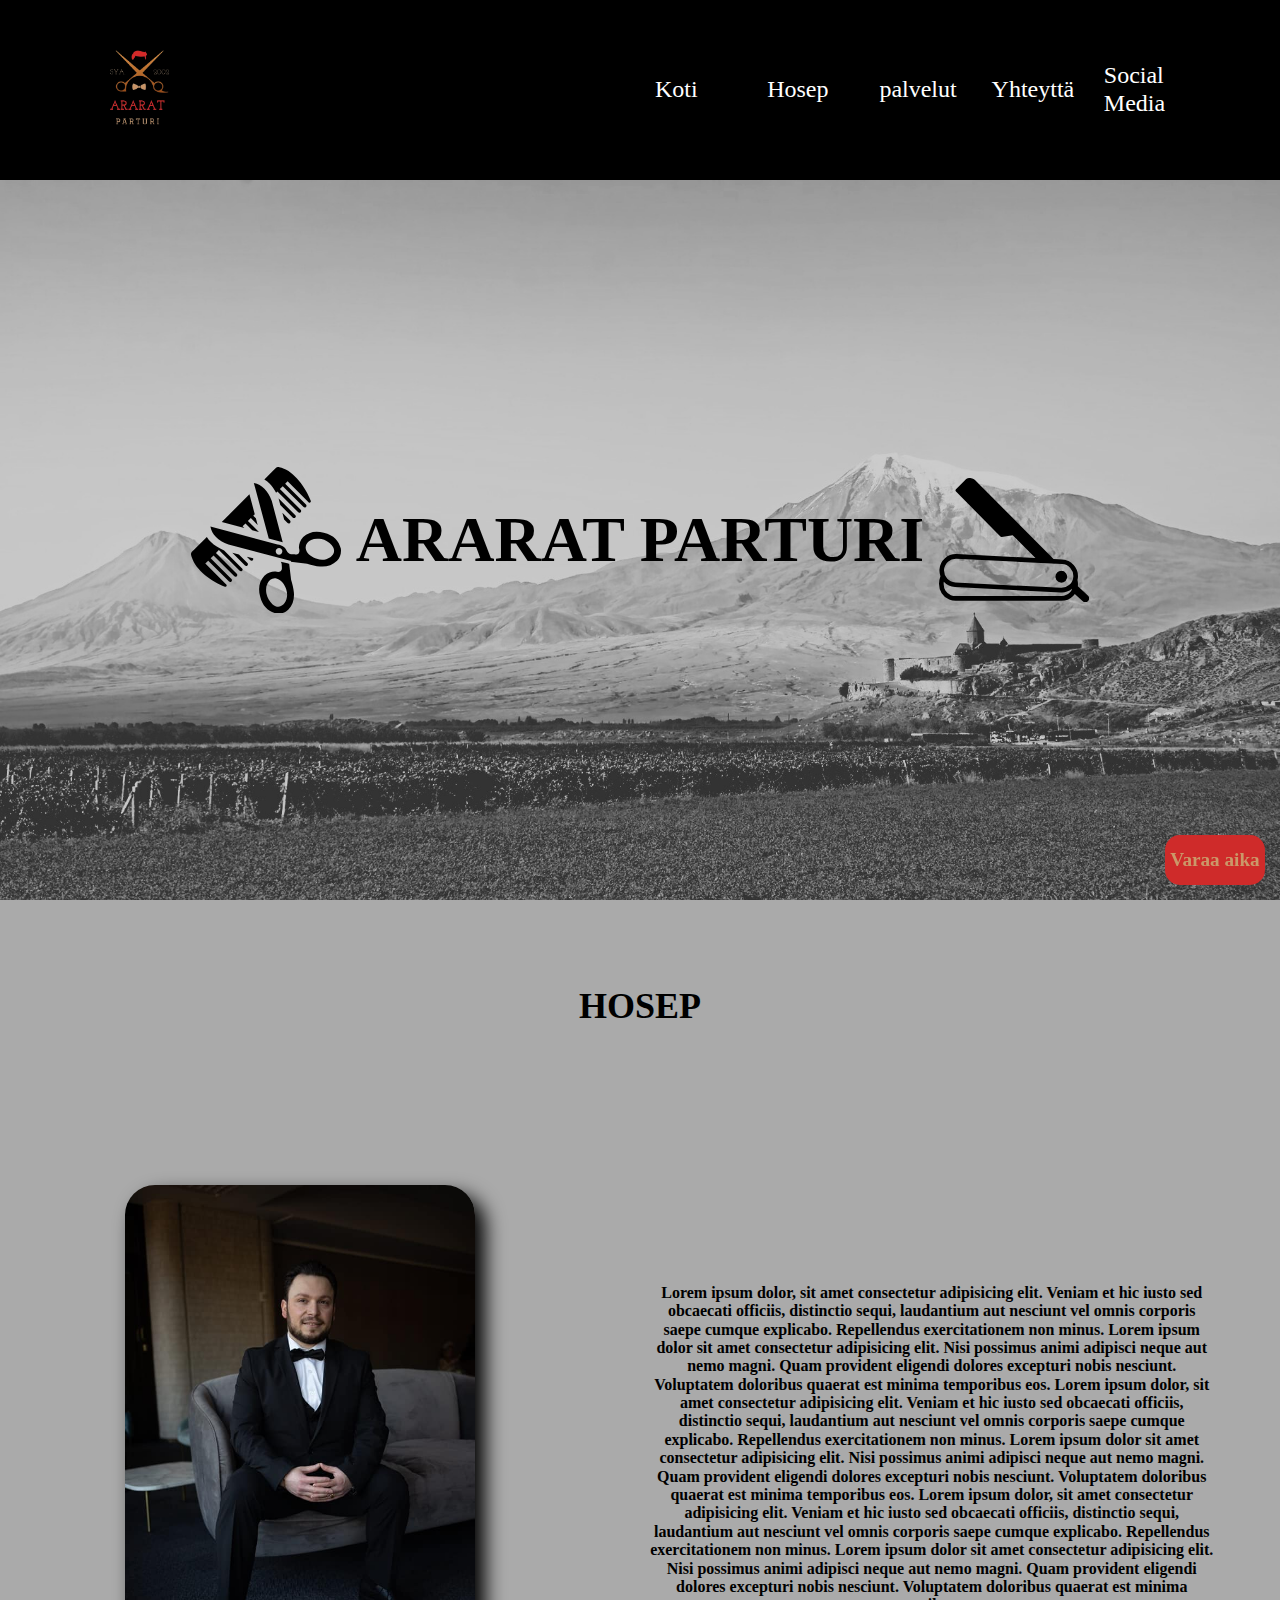
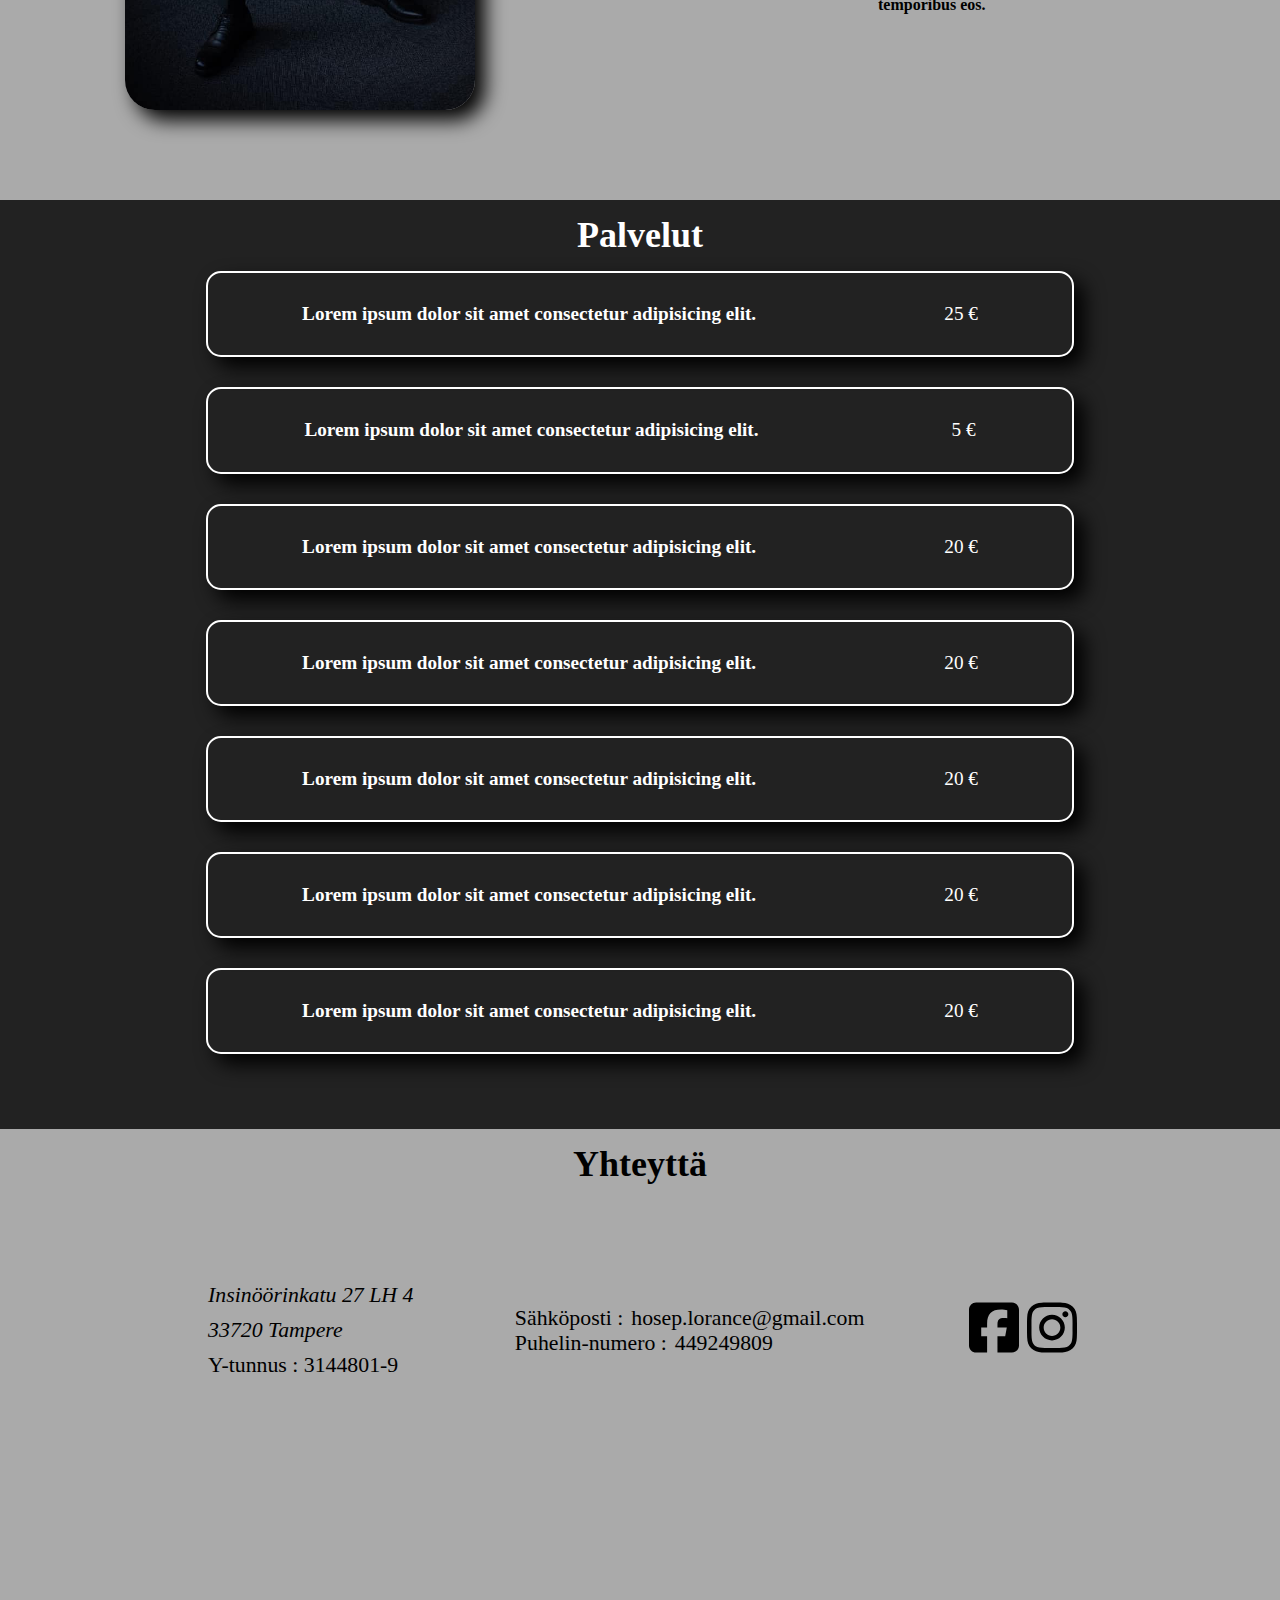
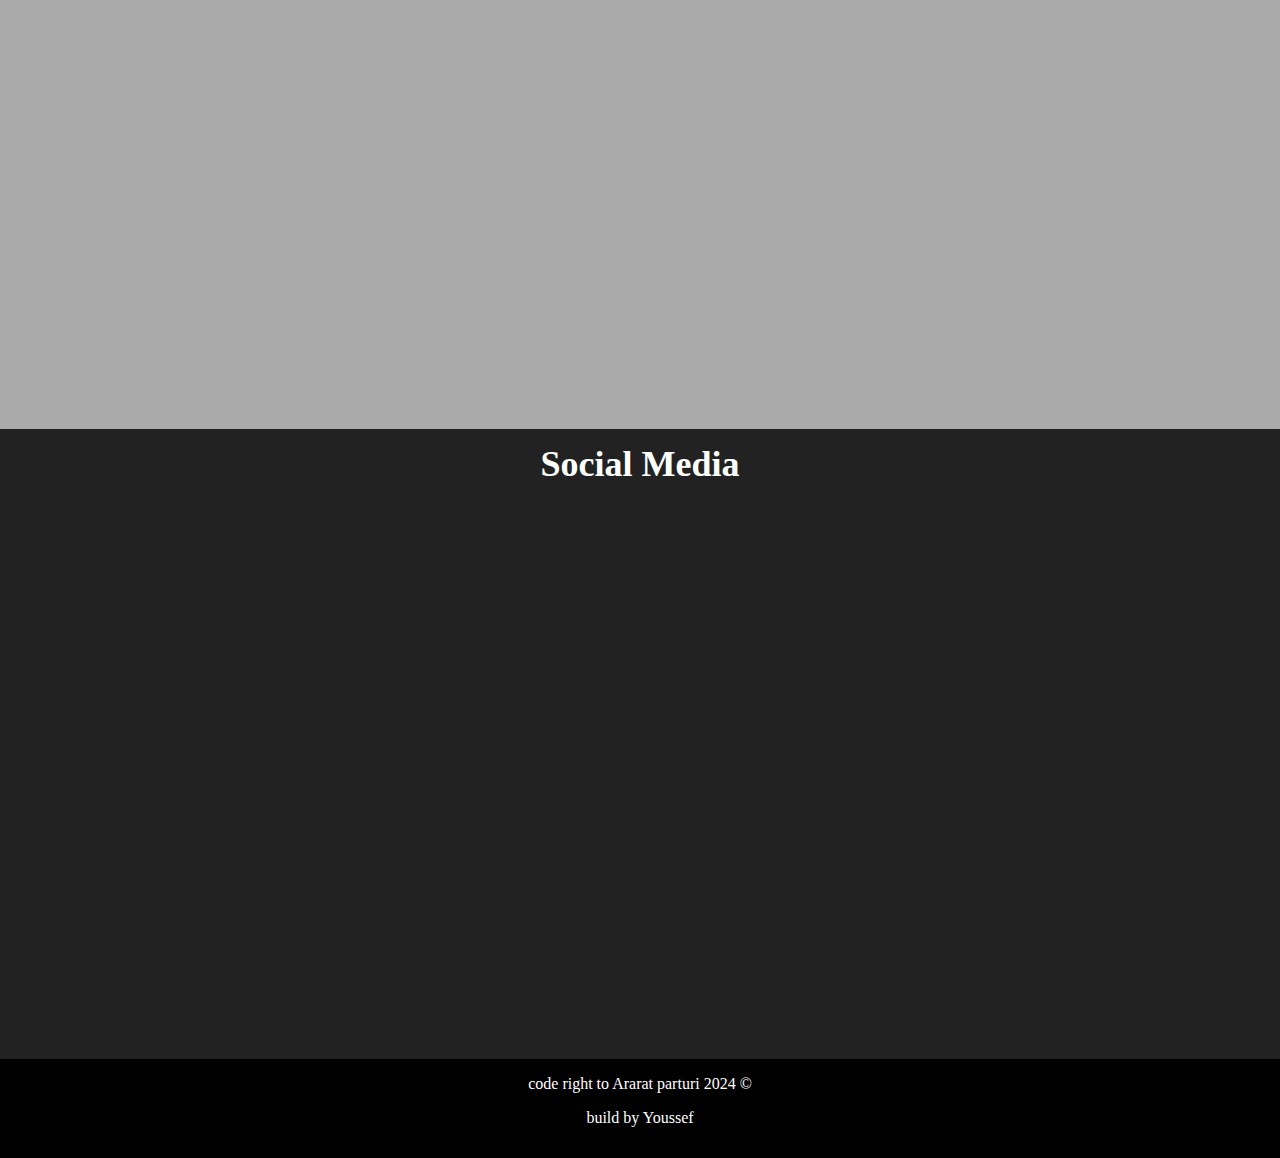
==== commit f94f988c: "youssef" ====
--- a/index.html
+++ b/index.html
@@ -237,7 +237,10 @@
       </div>
     </article>
     <footer>
-      <div class="container"></div>
+      <div class="container">
+        <p>code right to Ararat parturi 2024 &#169;</p>
+        <p>build by Youssef </p>
+      </div>
     </footer>
     <script src="js/main.js"></script>
     <script>
--- a/css/style.css
+++ b/css/style.css
@@ -422,3 +422,19 @@
     padding-bottom: calc(3.25 * var(--font-size-header));
   }
 }
+
+footer {
+  background-color: #000000ff;
+  color: #fff;
+}
+
+footer .container {
+  grid-template-columns: 1fr;
+  justify-content: space-around;
+  text-align: center;
+}
+
+footer .container :last-child {
+  margin-top: 0;
+  margin-bottom: calc(var(--margin-items) * 2);
+}
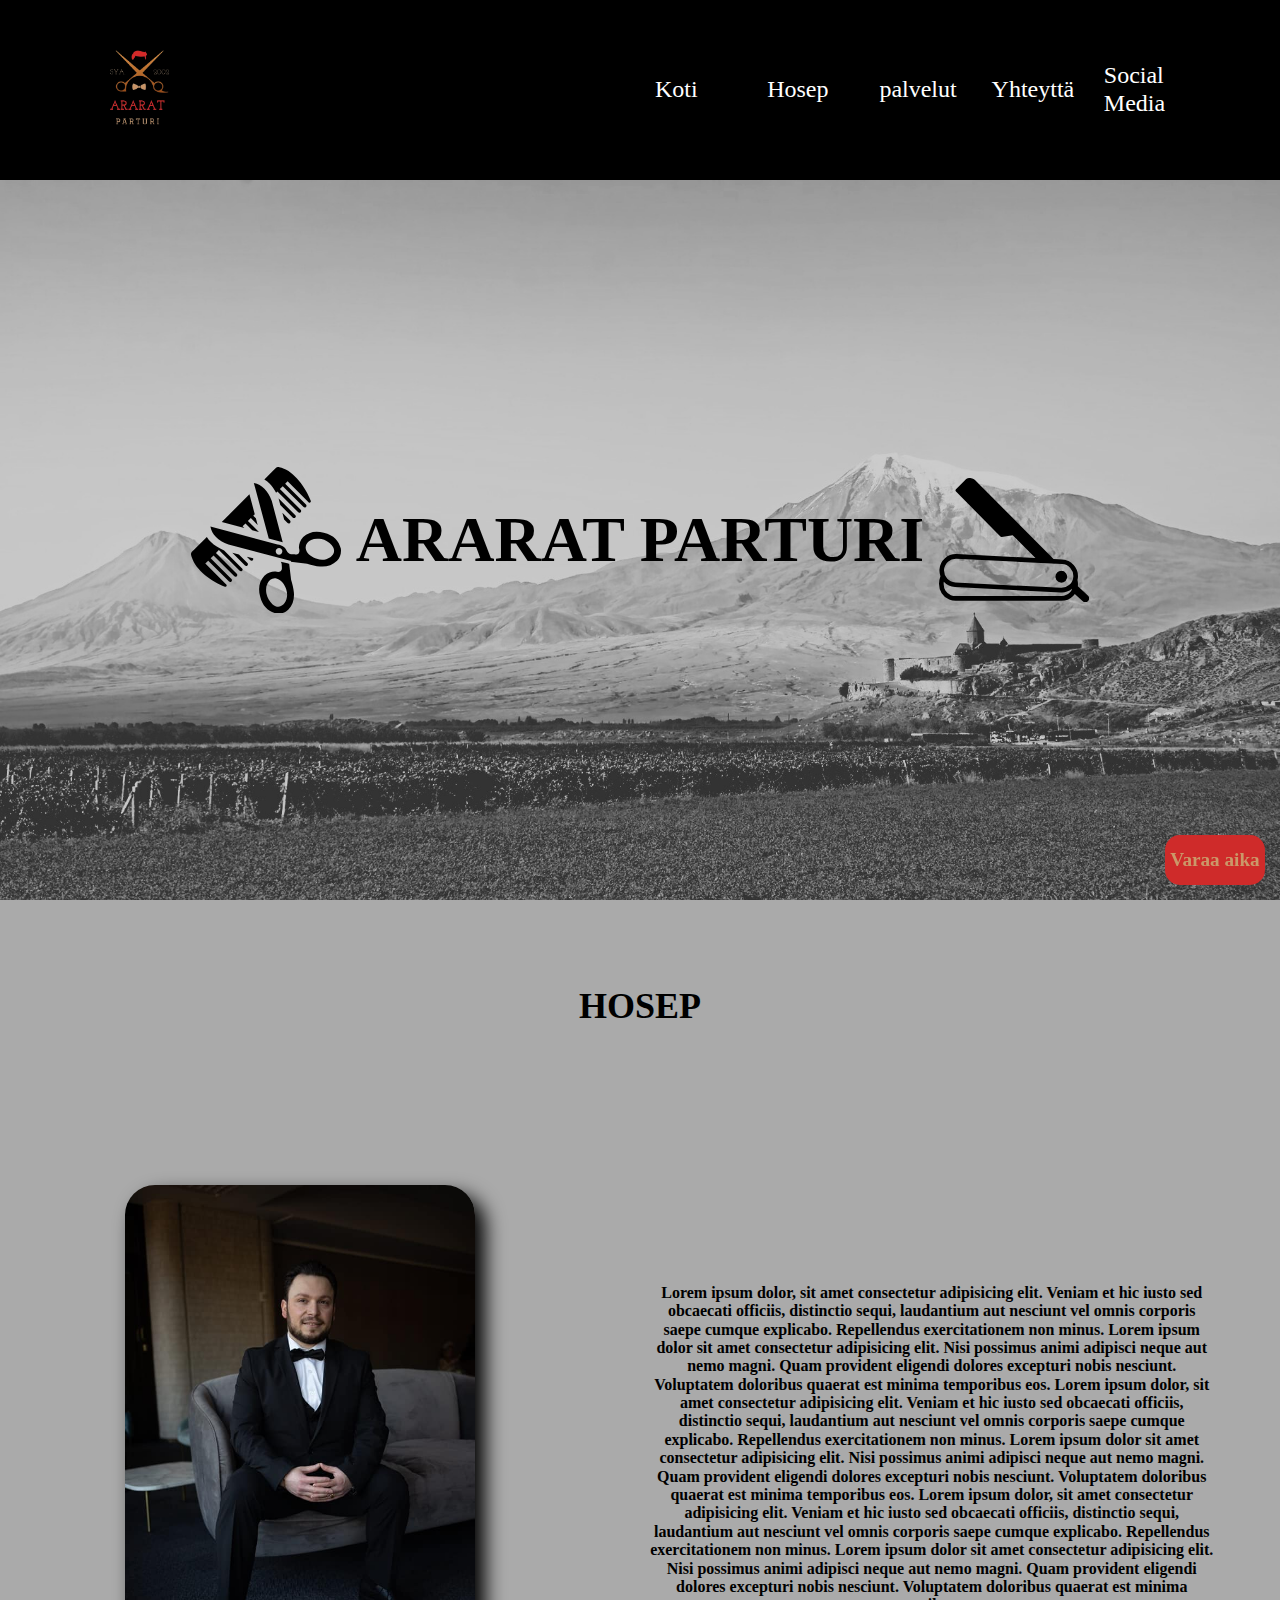
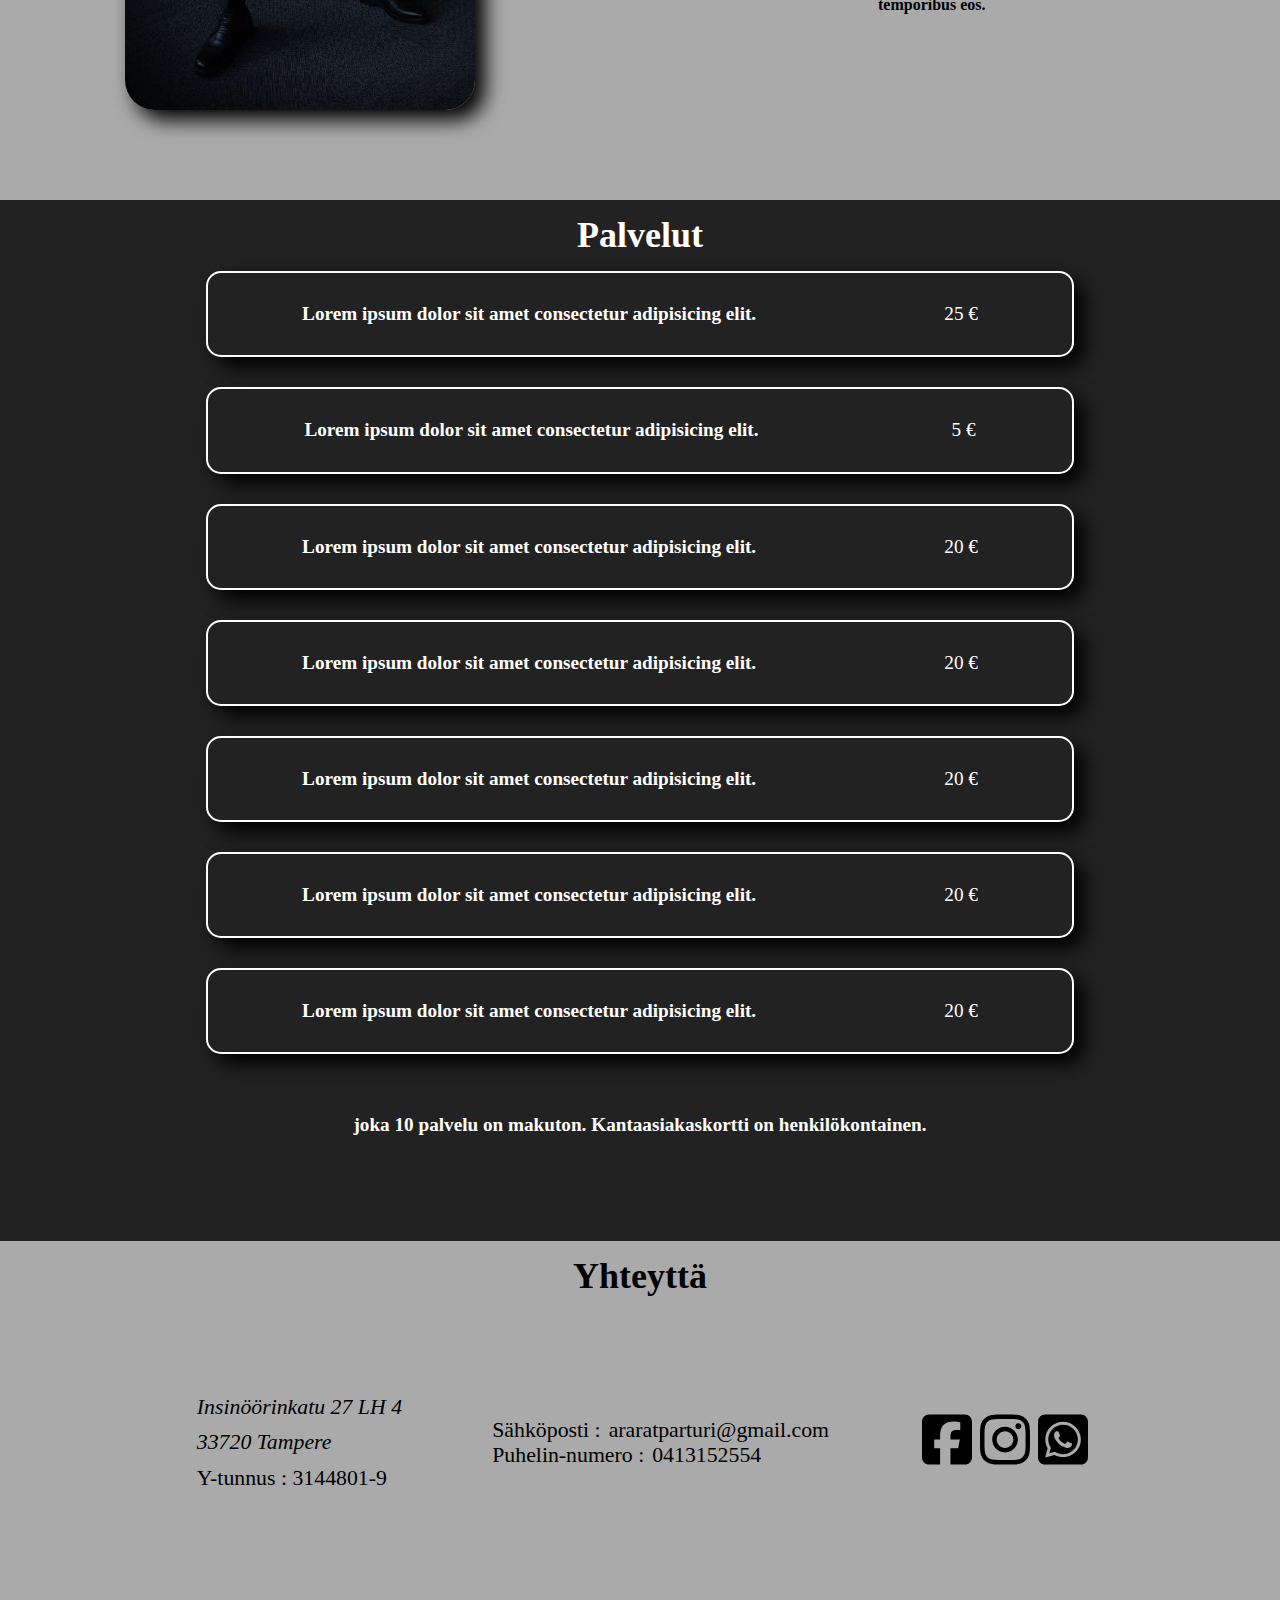
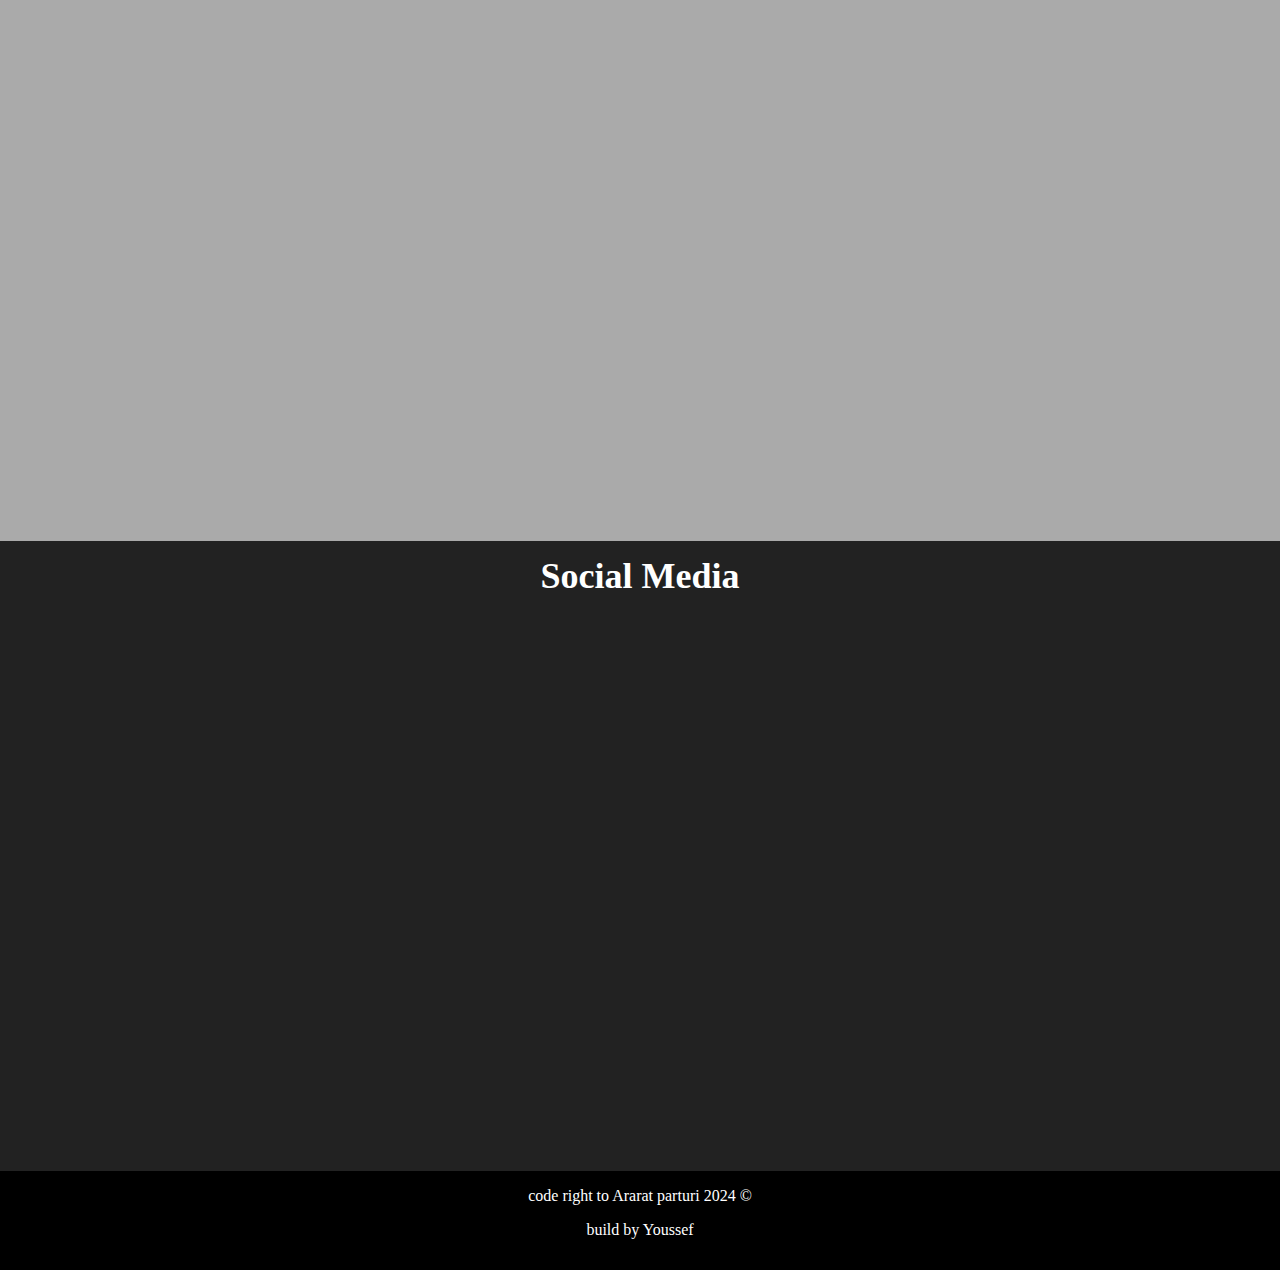
==== commit 24abc501: "youssef" ====
--- a/index.html
+++ b/index.html
@@ -152,6 +152,11 @@
           </h2>
           <p>20 <span>&#8364;</span></p>
         </section>
+        <section class="info">
+          <h2 class="service">
+            joka 10 palvelu on makuton. Kantaasiakaskortti on henkilökontainen.
+          </h2>
+        </section>
       </div>
     </article>
     <article id="yhteytta">
@@ -166,13 +171,13 @@
           <div class="contact">
             <div class="email">
               <span>Sähköposti : </span>
-              <a href="mailto:hosep.lorance@gmail.com"
-                >hosep.lorance@gmail.com</a
+              <a href="mailto:araratparturi@gmail.com">
+                araratparturi@gmail.com</a
               >
             </div>
             <div class="phone">
               <span>Puhelin-numero : </span>
-              <a href="tel:+358449249809">449249809</a>
+              <a href="tel:+358413152554">0413152554</a>
             </div>
           </div>
           <div class="media">
@@ -207,6 +212,18 @@
                 />
               </svg>
             </a>
+            <a href="http://wa.me/358449249809">
+              <svg
+                class="info-icon"
+                xmlns="http://www.w3.org/2000/svg"
+                viewBox="0 0 448 512"
+              >
+                <!--!Font Awesome Free 6.6.0 by @fontawesome - https://fontawesome.com License - https://fontawesome.com/license/free Copyright 2024 Fonticons, Inc.-->
+                <path
+                  d="M92.1 254.6c0 24.9 7 49.2 20.2 70.1l3.1 5-13.3 48.6L152 365.2l4.8 2.9c20.2 12 43.4 18.4 67.1 18.4h.1c72.6 0 133.3-59.1 133.3-131.8c0-35.2-15.2-68.3-40.1-93.2c-25-25-58-38.7-93.2-38.7c-72.7 0-131.8 59.1-131.9 131.8zM274.8 330c-12.6 1.9-22.4 .9-47.5-9.9c-36.8-15.9-61.8-51.5-66.9-58.7c-.4-.6-.7-.9-.8-1.1c-2-2.6-16.2-21.5-16.2-41c0-18.4 9-27.9 13.2-32.3c.3-.3 .5-.5 .7-.8c3.6-4 7.9-5 10.6-5c2.6 0 5.3 0 7.6 .1c.3 0 .5 0 .8 0c2.3 0 5.2 0 8.1 6.8c1.2 2.9 3 7.3 4.9 11.8c3.3 8 6.7 16.3 7.3 17.6c1 2 1.7 4.3 .3 6.9c-3.4 6.8-6.9 10.4-9.3 13c-3.1 3.2-4.5 4.7-2.3 8.6c15.3 26.3 30.6 35.4 53.9 47.1c4 2 6.3 1.7 8.6-1c2.3-2.6 9.9-11.6 12.5-15.5c2.6-4 5.3-3.3 8.9-2s23.1 10.9 27.1 12.9c.8 .4 1.5 .7 2.1 1c2.8 1.4 4.7 2.3 5.5 3.6c.9 1.9 .9 9.9-2.4 19.1c-3.3 9.3-19.1 17.7-26.7 18.8zM448 96c0-35.3-28.7-64-64-64H64C28.7 32 0 60.7 0 96V416c0 35.3 28.7 64 64 64H384c35.3 0 64-28.7 64-64V96zM148.1 393.9L64 416l22.5-82.2c-13.9-24-21.2-51.3-21.2-79.3C65.4 167.1 136.5 96 223.9 96c42.4 0 82.2 16.5 112.2 46.5c29.9 30 47.9 69.8 47.9 112.2c0 87.4-72.7 158.5-160.1 158.5c-26.6 0-52.7-6.7-75.8-19.3z"
+                />
+              </svg>
+            </a>
           </div>
         </div>
         <div class="maps">
@@ -239,7 +256,7 @@
     <footer>
       <div class="container">
         <p>code right to Ararat parturi 2024 &#169;</p>
-        <p>build by Youssef </p>
+        <p>build by Youssef</p>
       </div>
     </footer>
     <script src="js/main.js"></script>
--- a/css/style.css
+++ b/css/style.css
@@ -283,8 +283,19 @@
   box-shadow: 10px 10px 20px black;
 }
 
+#palvelu .container .info {
+  display: flex;
+  flex-wrap: wrap;
+  justify-content: space-around;
+  padding: var(--margin-items) 0;
+  width: 75%;
+  color: #fff;
+  text-align: center;
+}
+
 #palvelu .container .card p,
-#palvelu .container .card h2 {
+#palvelu .container .card h2,
+#palvelu .container .info h2 {
   padding: 0;
   margin: var(--margin-items) 0;
   width: fit-content;
